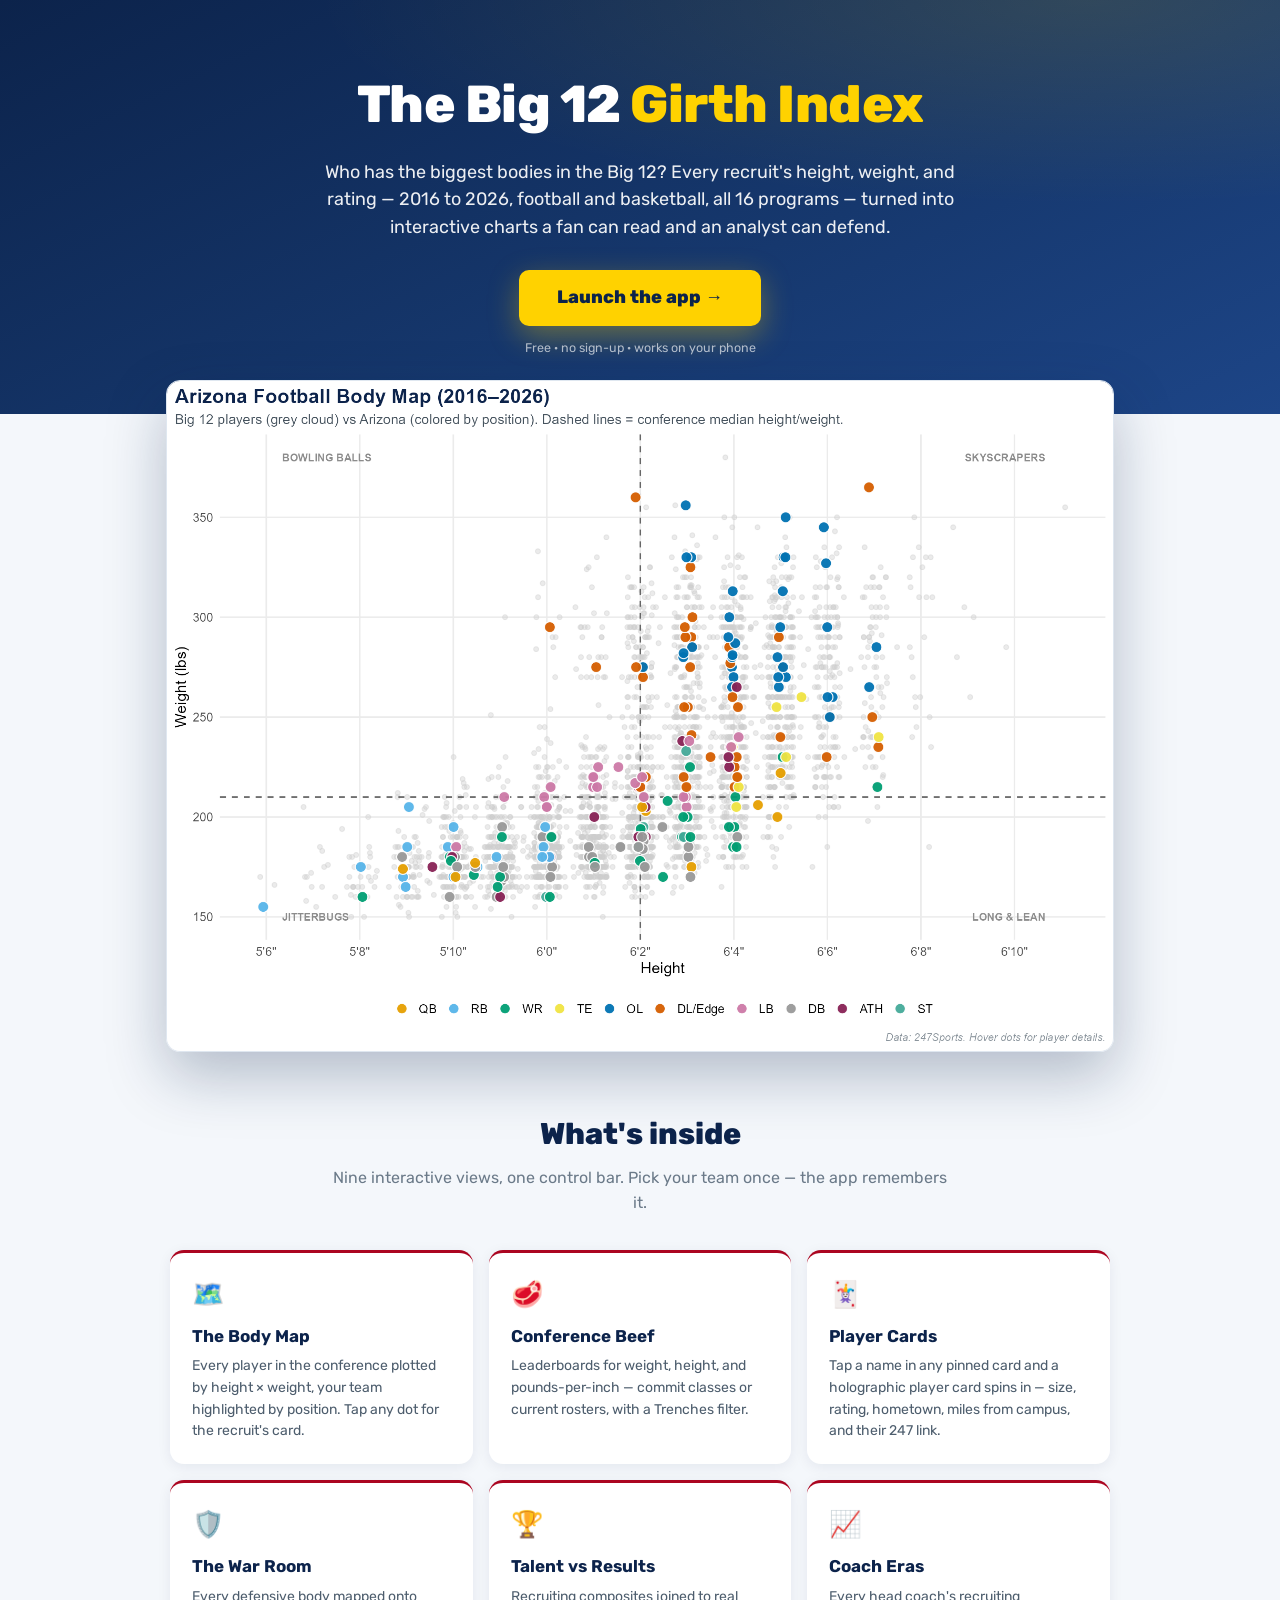
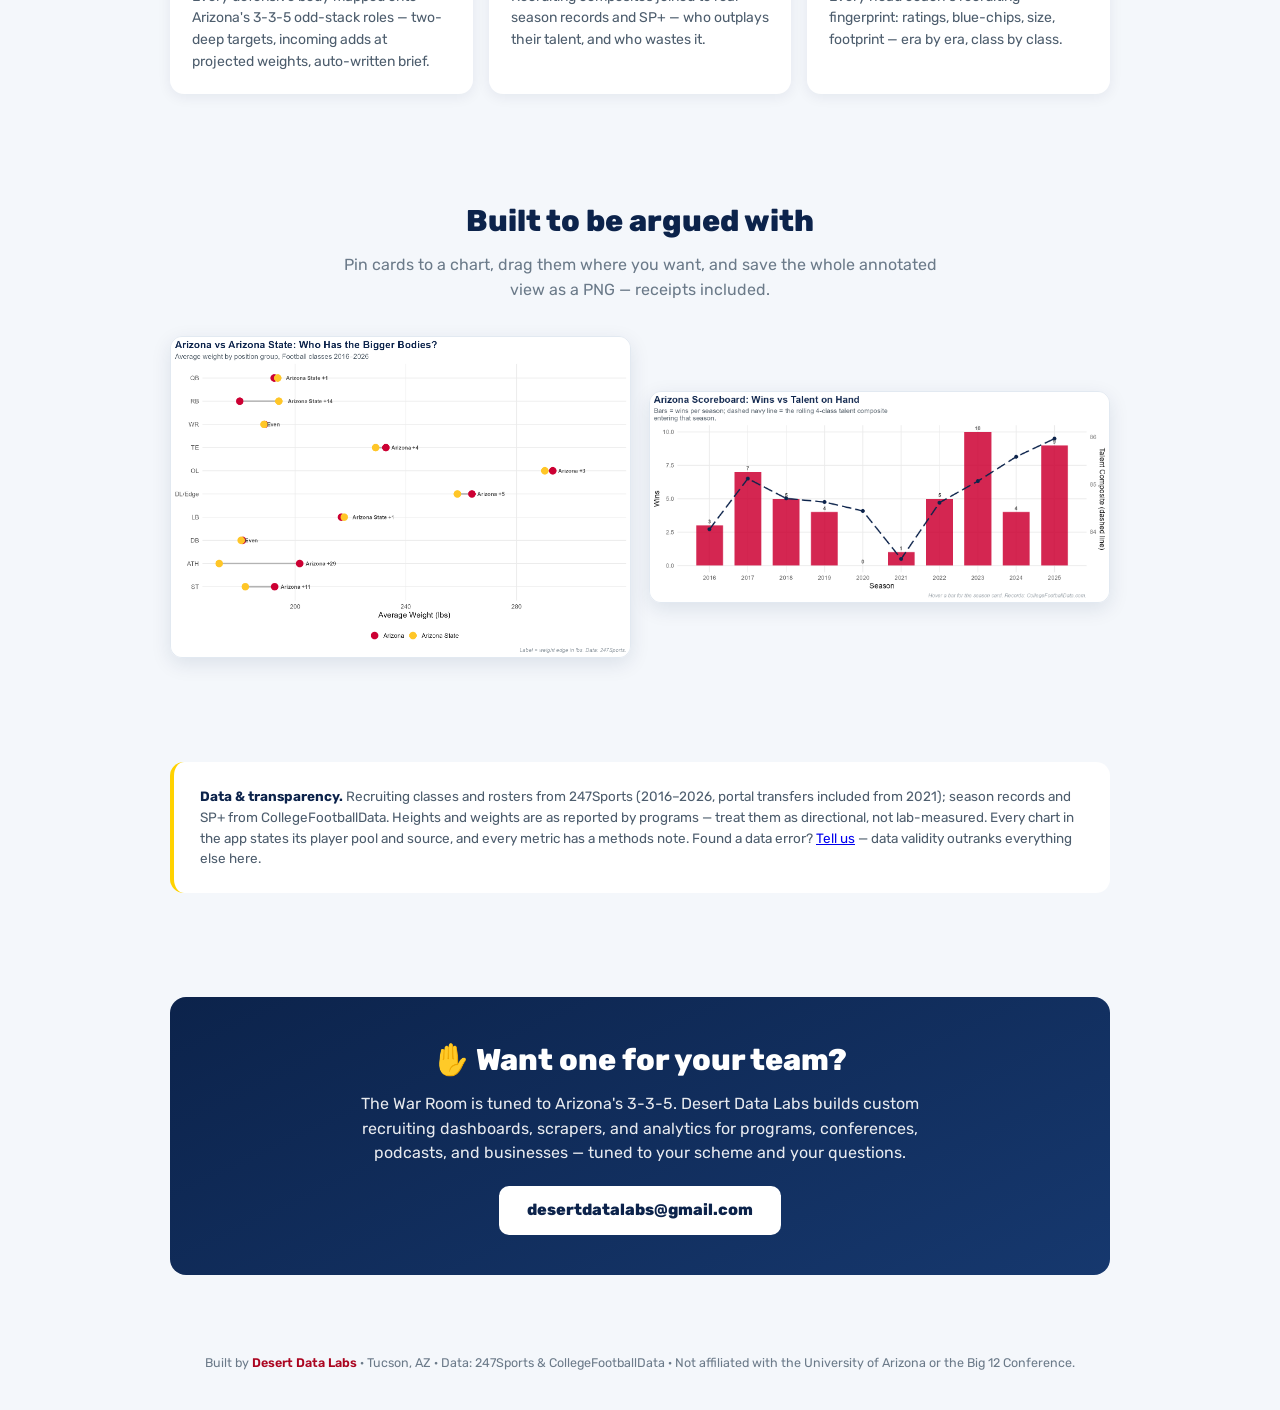
==== docs/index.html @ 78f9d25d "landing page for girthindex.desertdatalab.com" ====
<!DOCTYPE html>
<html lang="en">
<head>
  <meta charset="utf-8">
  <meta name="viewport" content="width=device-width, initial-scale=1">
  <title>Big 12 Girth Index — recruiting size analytics by Desert Data Labs</title>
  <meta name="description" content="Every Big 12 recruit's height, weight, and rating, 2016–2026 — interactive body maps, beef boards, coach-era breakdowns, a 3-3-5 war room, and talent-vs-results analytics. Free.">

  <!-- social share cards -->
  <meta property="og:type" content="website">
  <meta property="og:title" content="Big 12 Girth Index">
  <meta property="og:description" content="Who has the biggest bodies in the Big 12? Interactive recruiting size analytics: body maps, beef boards, coach eras, the 3-3-5 war room, and talent vs results. 2016–2026, football + basketball.">
  <meta property="og:url" content="https://girthindex.desertdatalab.com/">
  <meta property="og:image" content="https://girthindex.desertdatalab.com/assets/og.png">
  <meta name="twitter:card" content="summary_large_image">
  <meta name="twitter:image" content="https://girthindex.desertdatalab.com/assets/og.png">

  <link rel="preconnect" href="https://fonts.googleapis.com">
  <link rel="preconnect" href="https://fonts.gstatic.com" crossorigin>
  <link href="https://fonts.googleapis.com/css2?family=Rubik:wght@400;600;800&display=swap" rel="stylesheet">
  <link rel="icon" href="assets/ua.png">

  <style>
    :root {
      --navy: #0C234B; --navy2: #16386e; --cardinal: #AB0520;
      --gold: #FFD200; --ink: #1c2733; --muted: #6b7a89;
    }
    * { margin: 0; padding: 0; box-sizing: border-box; }
    body { font-family: 'Rubik', 'Helvetica Neue', sans-serif; color: var(--ink);
      background: #f4f7fb; line-height: 1.55; }

    .hero { background:
        radial-gradient(110% 90% at 85% 0%, rgba(255,210,0,0.12), transparent 55%),
        linear-gradient(155deg, var(--navy) 0%, var(--navy2) 60%, #1d4587 100%);
      color: white; padding: 64px 20px 56px 20px; text-align: center; }
    .hero h1 { font-size: clamp(30px, 6vw, 52px); font-weight: 800;
      letter-spacing: -0.5px; }
    .hero h1 span { color: var(--gold); }
    .hero p.tag { max-width: 640px; margin: 14px auto 0 auto;
      font-size: clamp(15px, 2.4vw, 18px); opacity: 0.92; }
    .launch { display: inline-block; margin-top: 28px; background: var(--gold);
      color: var(--navy); font-weight: 800; font-size: 18px;
      padding: 14px 38px; border-radius: 10px; text-decoration: none;
      box-shadow: 0 10px 30px rgba(255,210,0,0.35);
      transition: transform 0.15s ease, box-shadow 0.15s ease; }
    .launch:hover { transform: translateY(-2px);
      box-shadow: 0 14px 36px rgba(255,210,0,0.45); }
    .hero .sub { margin-top: 12px; font-size: 12.5px; opacity: 0.65; }

    .shot { max-width: 980px; margin: -34px auto 0 auto; padding: 0 16px; }
    .shot img { width: 100%; border-radius: 14px;
      box-shadow: 0 24px 60px rgba(12,35,75,0.28); border: 1px solid #dfe7f0; }

    section { max-width: 980px; margin: 0 auto; padding: 52px 20px; }
    h2 { font-size: clamp(22px, 4vw, 30px); font-weight: 800; color: var(--navy);
      text-align: center; margin-bottom: 8px; }
    .lede { text-align: center; color: var(--muted); max-width: 620px;
      margin: 0 auto 34px auto; }

    .grid { display: grid; grid-template-columns: repeat(auto-fit, minmax(250px, 1fr));
      gap: 16px; }
    .card { background: white; border-radius: 14px; padding: 22px;
      box-shadow: 0 3px 14px rgba(12,35,75,0.07); border-top: 3px solid var(--cardinal);
      transition: transform 0.18s ease, box-shadow 0.18s ease; }
    .card:hover { transform: translateY(-4px);
      box-shadow: 0 12px 26px rgba(12,35,75,0.13); }
    .card .emoji { font-size: 26px; }
    .card h3 { color: var(--navy); font-size: 17px; margin: 8px 0 6px 0; }
    .card p { font-size: 14px; color: #4d5d6d; }

    .two { display: grid; grid-template-columns: repeat(auto-fit, minmax(290px, 1fr));
      gap: 18px; align-items: center; }
    .two img { width: 100%; border-radius: 12px; border: 1px solid #e2e9f1;
      box-shadow: 0 6px 20px rgba(12,35,75,0.10); }

    .sources { background: white; border-radius: 14px; padding: 24px 26px;
      font-size: 13.5px; color: #4d5d6d; border-left: 4px solid var(--gold); }
    .sources strong { color: var(--navy); }

    .cta { background: linear-gradient(155deg, var(--navy), var(--navy2));
      border-radius: 16px; color: white; text-align: center; padding: 40px 24px; }
    .cta h2 { color: white; }
    .cta p { opacity: 0.9; max-width: 560px; margin: 8px auto 20px auto; }
    .cta a.mail { display: inline-block; background: white; color: var(--navy);
      font-weight: 800; padding: 12px 28px; border-radius: 10px;
      text-decoration: none; }
    .cta a.mail:hover { background: var(--gold); }

    footer { text-align: center; color: var(--muted); font-size: 12.5px;
      padding: 26px 16px 38px 16px; }
    footer a { color: var(--cardinal); font-weight: 600; text-decoration: none; }
  </style>
</head>
<body>

  <div class="hero">
    <h1>The Big 12 <span>Girth Index</span></h1>
    <p class="tag">Who has the biggest bodies in the Big 12? Every recruit's
      height, weight, and rating — 2016 to 2026, football and basketball,
      all 16 programs — turned into interactive charts a fan can read and an
      analyst can defend.</p>
    <a class="launch" id="launch"
       href="https://019eb854-79ca-079b-a1d7-f5b7e4f673b0.share.connect.posit.cloud/">
       Launch the app &rarr;</a>
    <div class="sub">Free · no sign-up · works on your phone</div>
  </div>

  <div class="shot">
    <img src="assets/bodymap.png"
         alt="The Body Map: every Big 12 player by height and weight, with Arizona highlighted by position">
  </div>

  <section>
    <h2>What's inside</h2>
    <p class="lede">Nine interactive views, one control bar. Pick your team
      once — the app remembers it.</p>
    <div class="grid">
      <div class="card"><div class="emoji">🗺️</div><h3>The Body Map</h3>
        <p>Every player in the conference plotted by height × weight, your
        team highlighted by position. Tap any dot for the recruit's card.</p></div>
      <div class="card"><div class="emoji">🥩</div><h3>Conference Beef</h3>
        <p>Leaderboards for weight, height, and pounds-per-inch — commit
        classes or current rosters, with a Trenches filter.</p></div>
      <div class="card"><div class="emoji">🃏</div><h3>Player Cards</h3>
        <p>Tap a name in any pinned card and a holographic player card spins
        in — size, rating, hometown, miles from campus, and their 247 link.</p></div>
      <div class="card"><div class="emoji">🛡️</div><h3>The War Room</h3>
        <p>Every defensive body mapped onto Arizona's 3-3-5 odd-stack roles —
        two-deep targets, incoming adds at projected weights, auto-written brief.</p></div>
      <div class="card"><div class="emoji">🏆</div><h3>Talent vs Results</h3>
        <p>Recruiting composites joined to real season records and SP+ —
        who outplays their talent, and who wastes it.</p></div>
      <div class="card"><div class="emoji">📈</div><h3>Coach Eras</h3>
        <p>Every head coach's recruiting fingerprint: ratings, blue-chips,
        size, footprint — era by era, class by class.</p></div>
    </div>
  </section>

  <section>
    <h2>Built to be argued with</h2>
    <p class="lede">Pin cards to a chart, drag them where you want, and save
      the whole annotated view as a PNG — receipts included.</p>
    <div class="two">
      <img src="assets/h2h.png" alt="Head-to-head weigh-in: Arizona vs Arizona State by position group">
      <img src="assets/scoreboard.png" alt="Arizona scoreboard: wins per season vs talent on hand">
    </div>
  </section>

  <section>
    <div class="sources">
      <strong>Data &amp; transparency.</strong> Recruiting classes and rosters
      from 247Sports (2016–2026, portal transfers included from 2021); season
      records and SP+ from CollegeFootballData. Heights and weights are as
      reported by programs — treat them as directional, not lab-measured.
      Every chart in the app states its player pool and source, and every
      metric has a methods note. Found a data error?
      <a href="mailto:desertdatalabs@gmail.com?subject=Girth%20Index%20data">Tell us</a>
      — data validity outranks everything else here.
    </div>
  </section>

  <section>
    <div class="cta">
      <h2>✋ Want one for your team?</h2>
      <p>The War Room is tuned to Arizona's 3-3-5. Desert Data Labs builds
        custom recruiting dashboards, scrapers, and analytics for programs,
        conferences, podcasts, and businesses — tuned to your scheme and
        your questions.</p>
      <a class="mail"
         href="mailto:desertdatalabs@gmail.com?subject=Custom%20build">
         desertdatalabs@gmail.com</a>
    </div>
  </section>

  <footer>
    Built by <a href="mailto:desertdatalabs@gmail.com">Desert Data Labs</a>
    · Tucson, AZ · Data: 247Sports &amp; CollegeFootballData ·
    Not affiliated with the University of Arizona or the Big 12 Conference.
  </footer>

  <script>
    /* pre-warm the app while the visitor reads this page */
    fetch(document.getElementById('launch').href, { mode: 'no-cors' })
      .catch(function() {});
  </script>
</body>
</html>
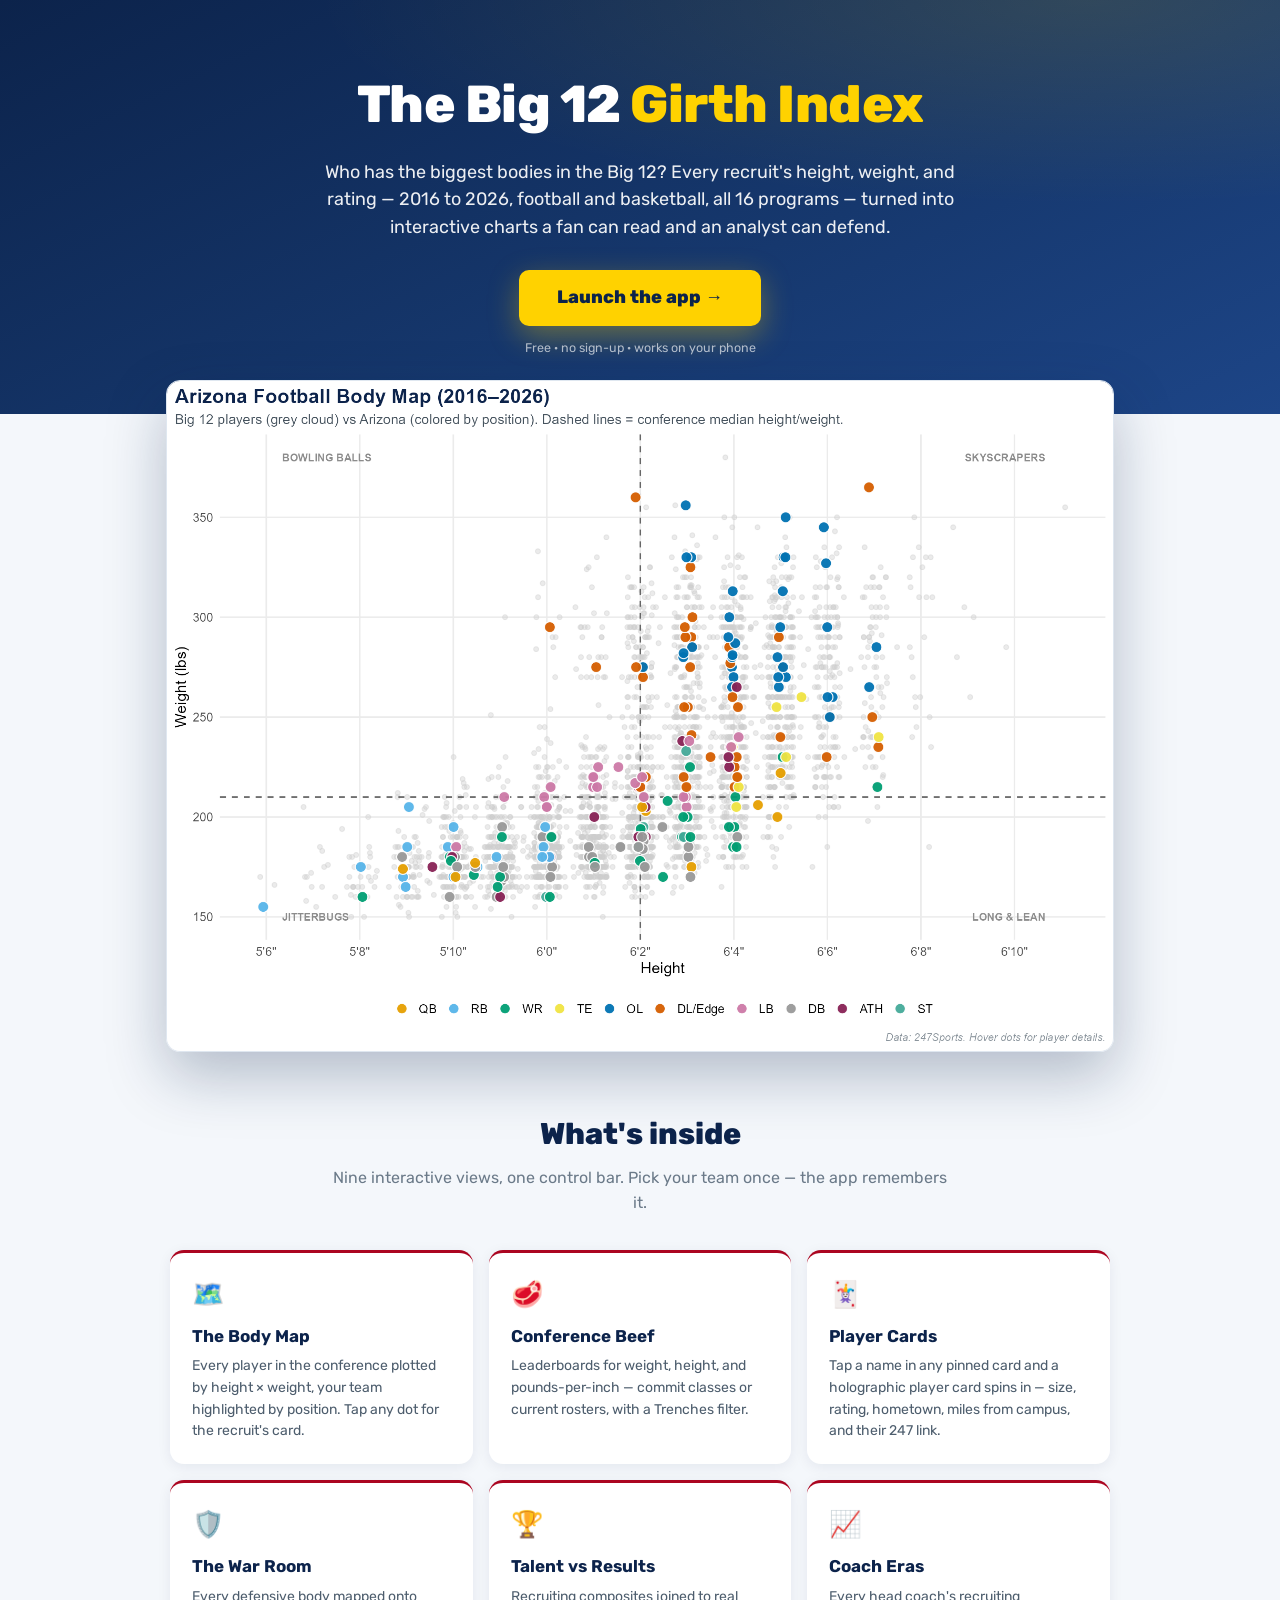
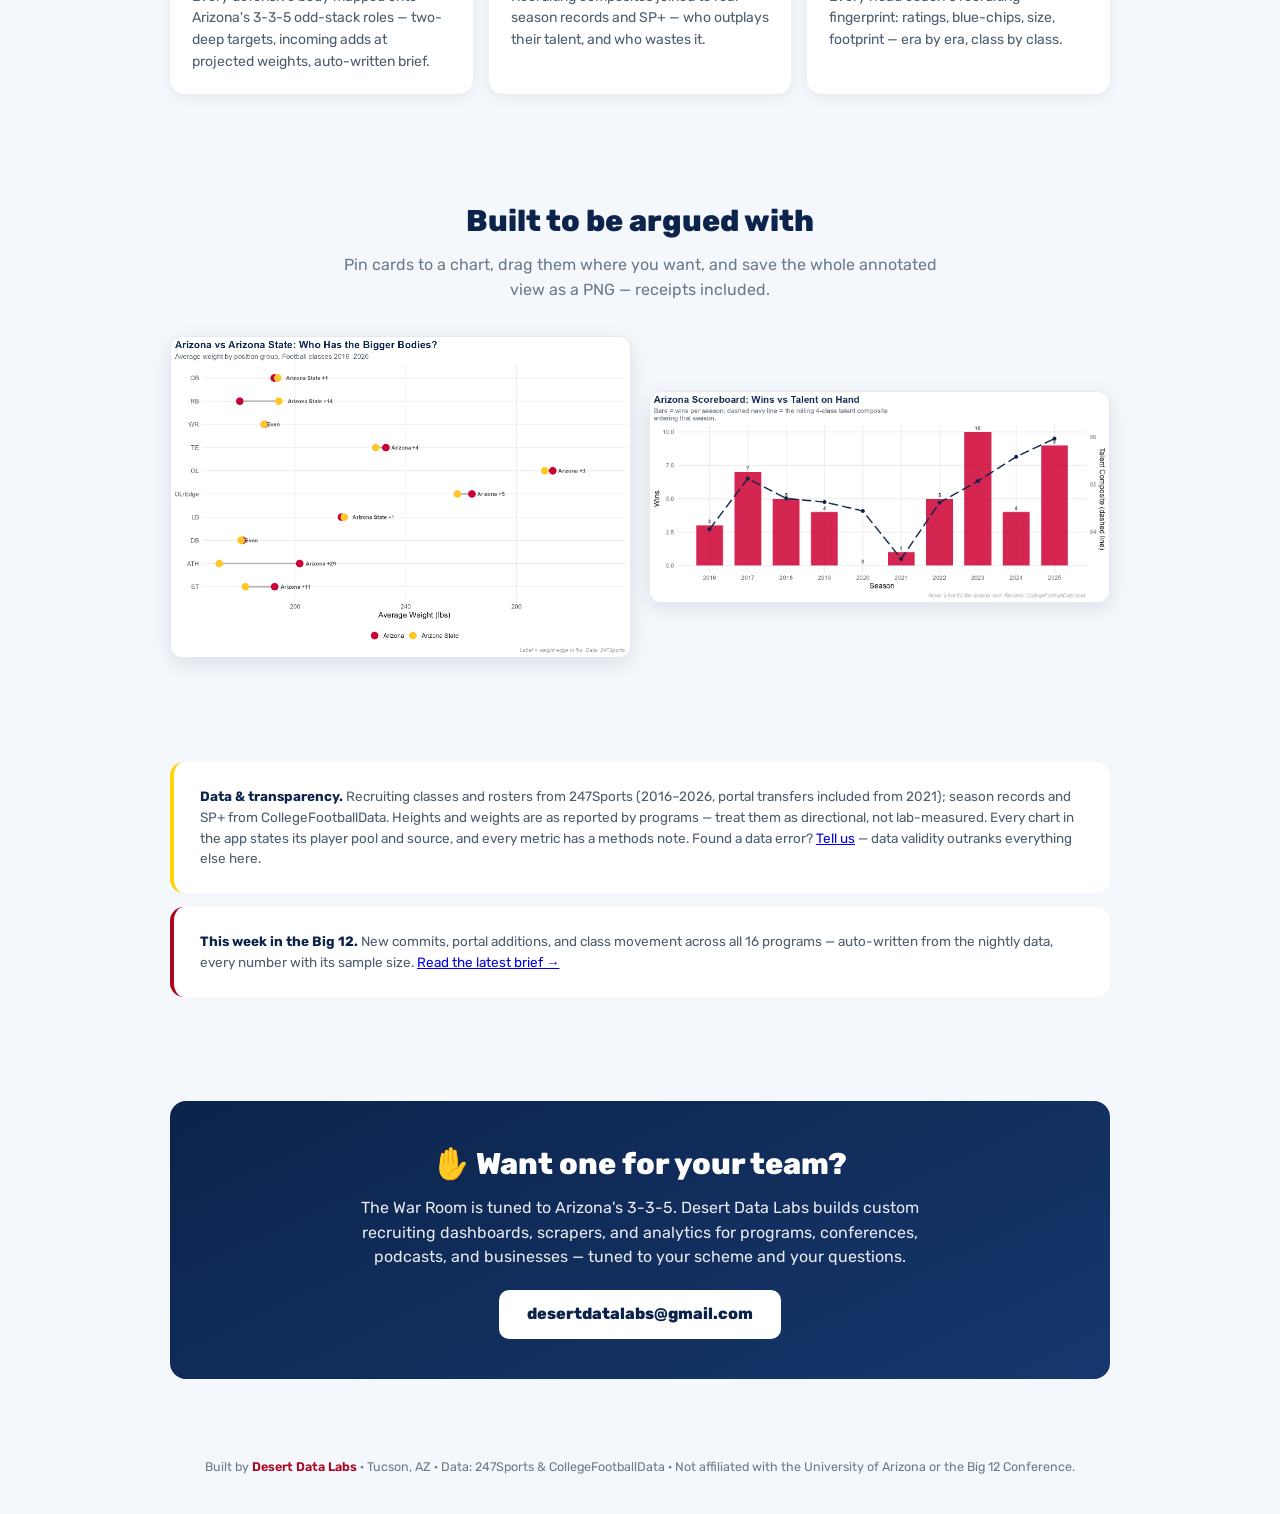
==== commit 98ed2b29: "v8: table twins, transfer hometowns on the map, what-changed + weekly brief, hover spotlight, era ho" ====
--- a/docs/index.html
+++ b/docs/index.html
@@ -157,6 +157,12 @@
       <a href="mailto:desertdatalabs@gmail.com?subject=Girth%20Index%20data">Tell us</a>
       — data validity outranks everything else here.
     </div>
+    <div class="sources" style="border-left-color: var(--cardinal); margin-top: 14px;">
+      <strong>This week in the Big 12.</strong> New commits, portal additions,
+      and class movement across all 16 programs — auto-written from the
+      nightly data, every number with its sample size.
+      <a href="brief/">Read the latest brief &rarr;</a>
+    </div>
   </section>
 
   <section>
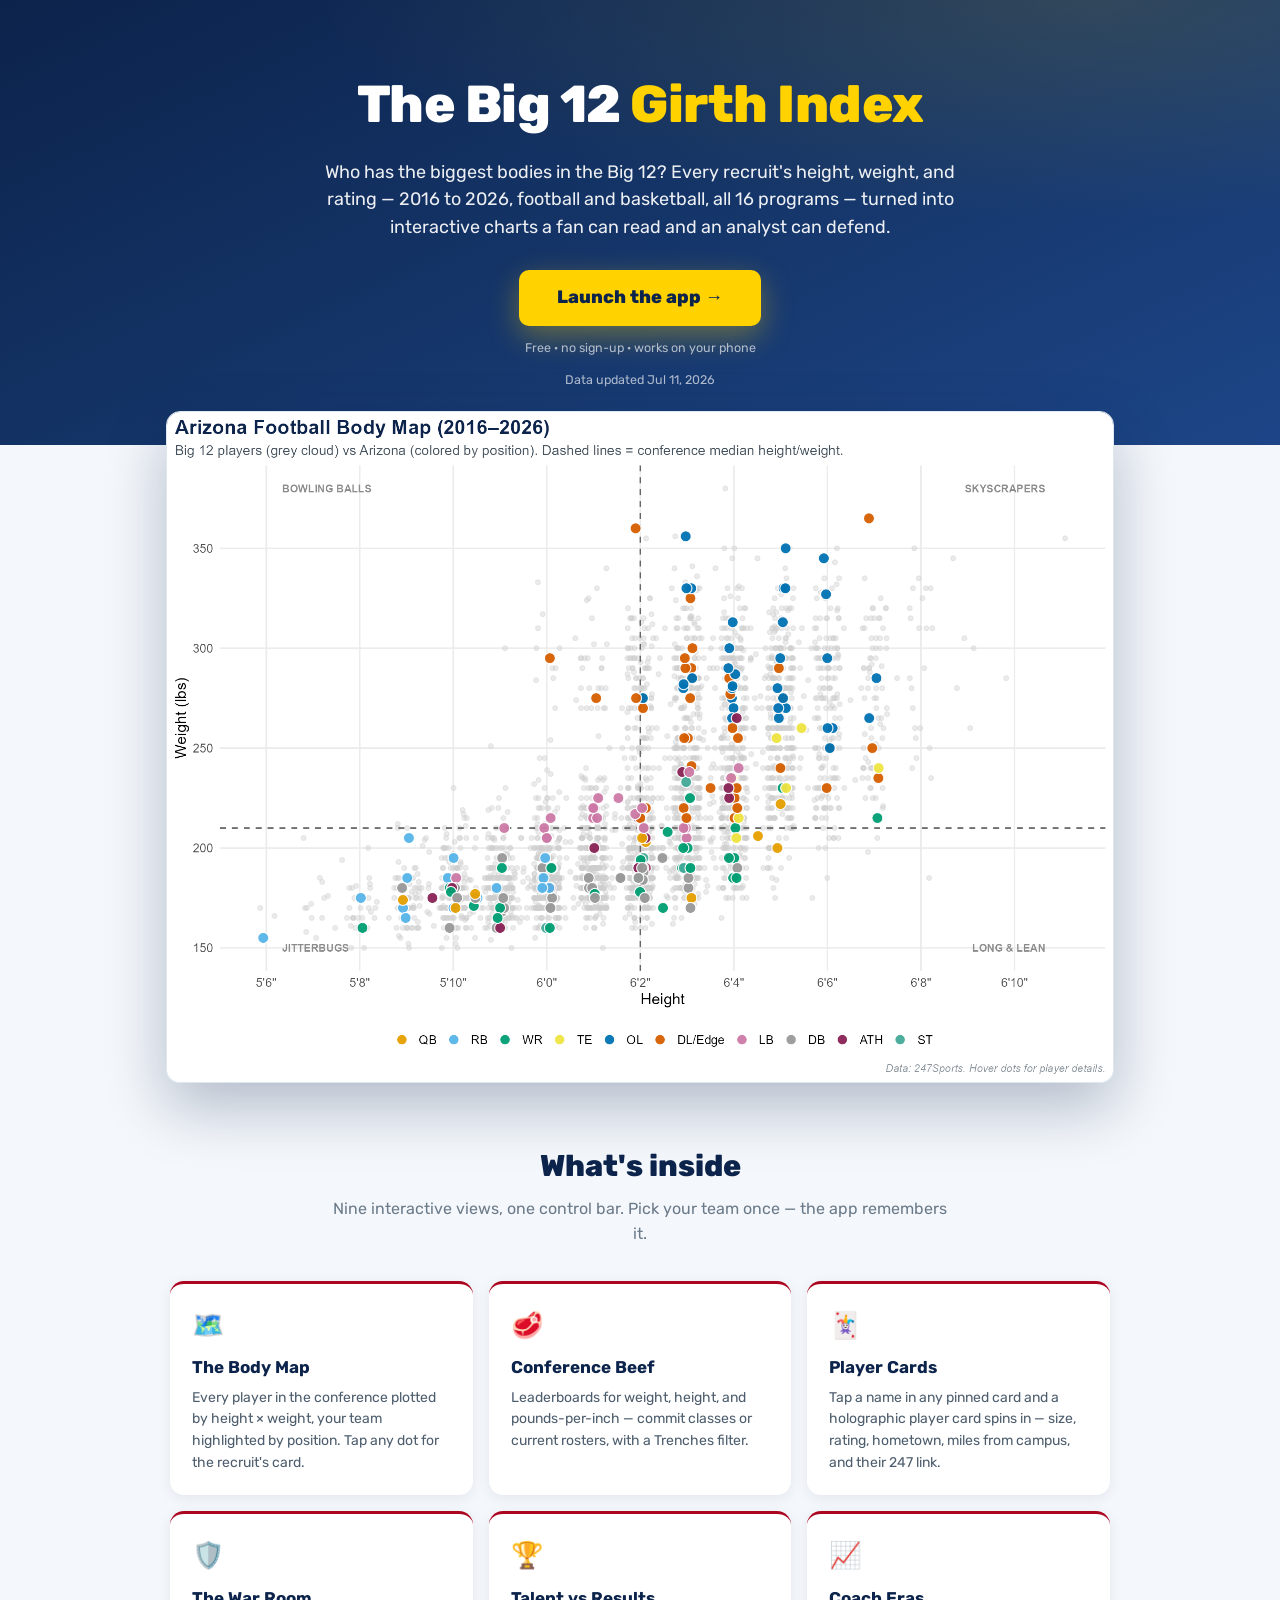
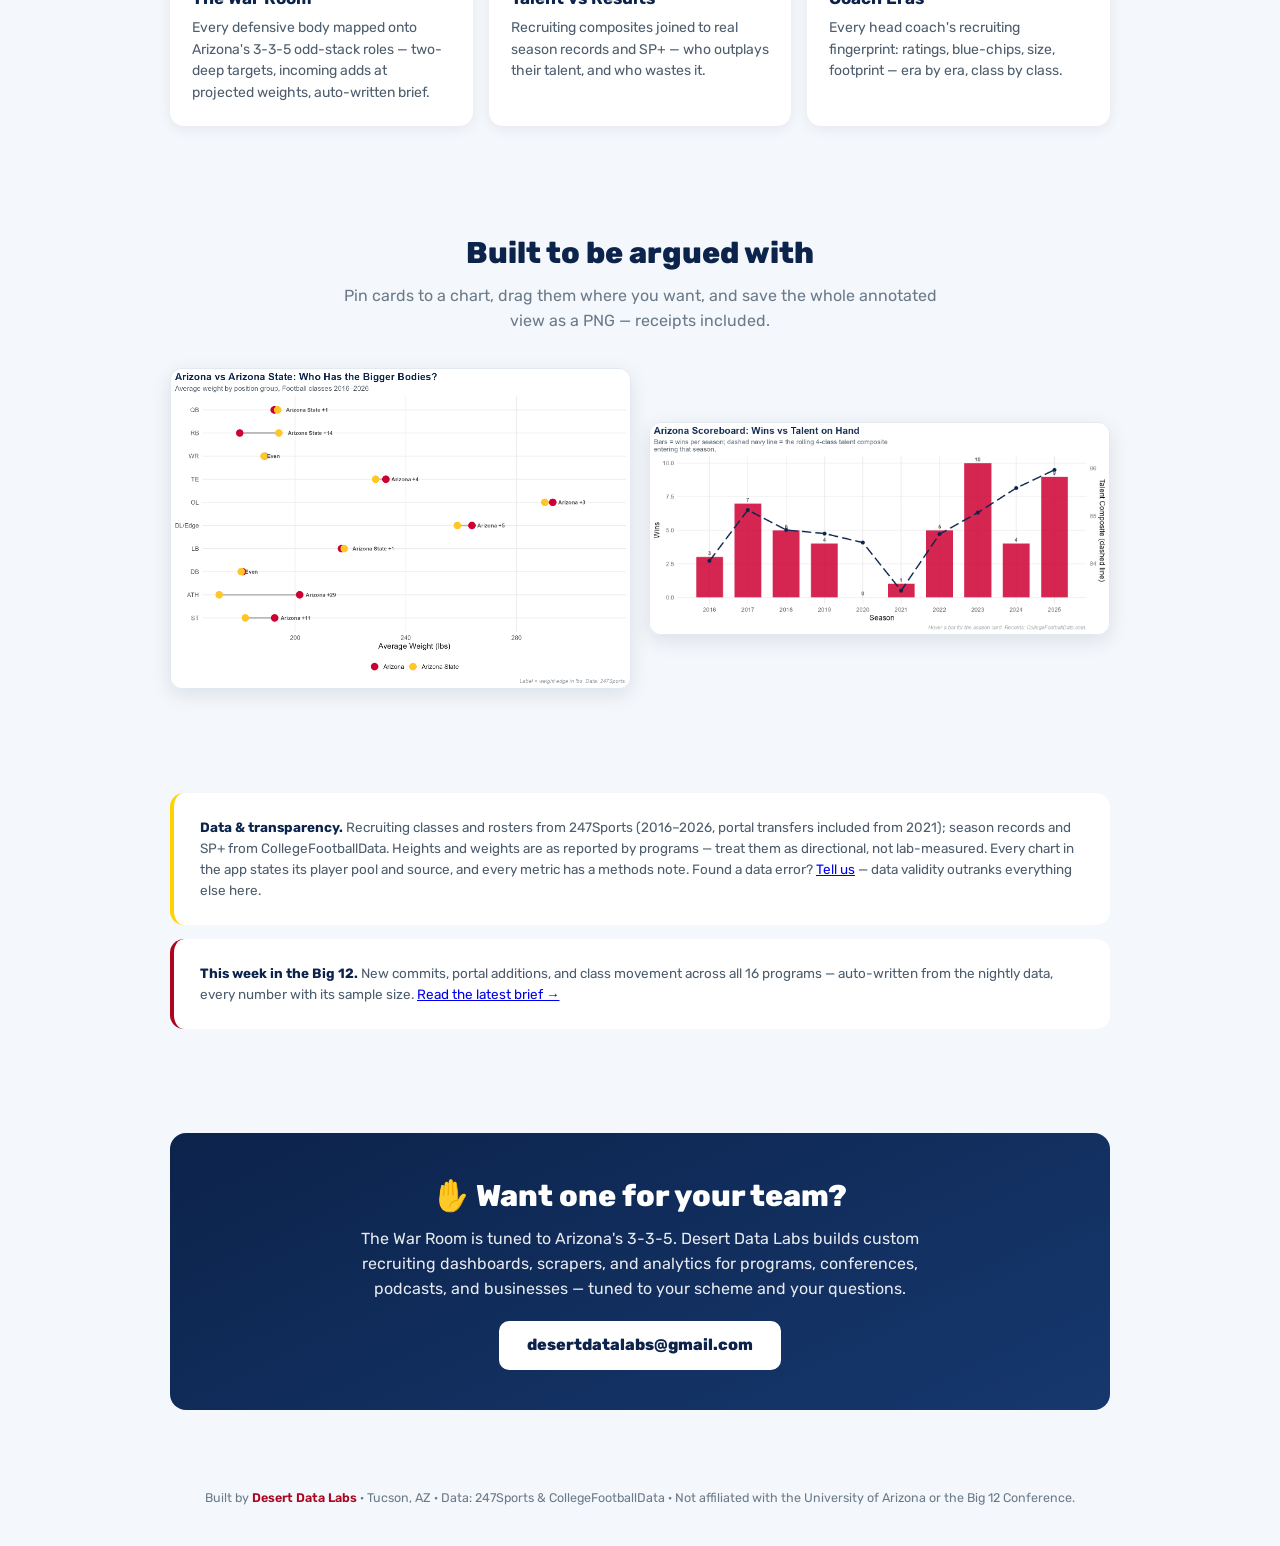
==== commit b3b9c865: "Wave 2: Wins Above Talent, deep links, ranked insights, honesty pass The last of the verified beef-u" ====
--- a/docs/index.html
+++ b/docs/index.html
@@ -11,9 +11,9 @@
   <meta property="og:title" content="Big 12 Girth Index">
   <meta property="og:description" content="Who has the biggest bodies in the Big 12? Interactive recruiting size analytics: body maps, beef boards, coach eras, the 3-3-5 war room, and talent vs results. 2016–2026, football + basketball.">
   <meta property="og:url" content="https://girthindex.desertdatalab.com/">
-  <meta property="og:image" content="https://girthindex.desertdatalab.com/assets/og.png">
+  <meta property="og:image" content="https://girthindex.desertdatalab.com/og-card.png">
   <meta name="twitter:card" content="summary_large_image">
-  <meta name="twitter:image" content="https://girthindex.desertdatalab.com/assets/og.png">
+  <meta name="twitter:image" content="https://girthindex.desertdatalab.com/og-card.png">
 
   <link rel="preconnect" href="https://fonts.googleapis.com">
   <link rel="preconnect" href="https://fonts.gstatic.com" crossorigin>
@@ -103,6 +103,7 @@
        href="https://019eb854-79ca-079b-a1d7-f5b7e4f673b0.share.connect.posit.cloud/">
        Launch the app &rarr;</a>
     <div class="sub">Free · no sign-up · works on your phone</div>
+    <div class="sub" id="freshness" hidden></div>
   </div>
 
   <div class="shot">
@@ -188,6 +189,24 @@
     /* pre-warm the app while the visitor reads this page */
     fetch(document.getElementById('launch').href, { mode: 'no-cors' })
       .catch(function() {});
+
+    /* progressive freshness line: fill "Data updated {date}" from the
+       same-origin status.json the nightly pipeline writes. Any miss
+       (file absent, offline, bad JSON) leaves the line hidden -- no error. */
+    fetch('status.json', { cache: 'no-store' })
+      .then(function (r) { return r.ok ? r.json() : null; })
+      .then(function (s) {
+        if (!s || !s.updated) return;
+        var el = document.getElementById('freshness');
+        if (!el) return;
+        var d = new Date(s.updated + 'T00:00:00');
+        var label = isNaN(d.getTime()) ? s.updated
+          : d.toLocaleDateString('en-US',
+              { year: 'numeric', month: 'short', day: 'numeric' });
+        el.textContent = 'Data updated ' + label;
+        el.hidden = false;
+      })
+      .catch(function () {});
   </script>
 </body>
 </html>
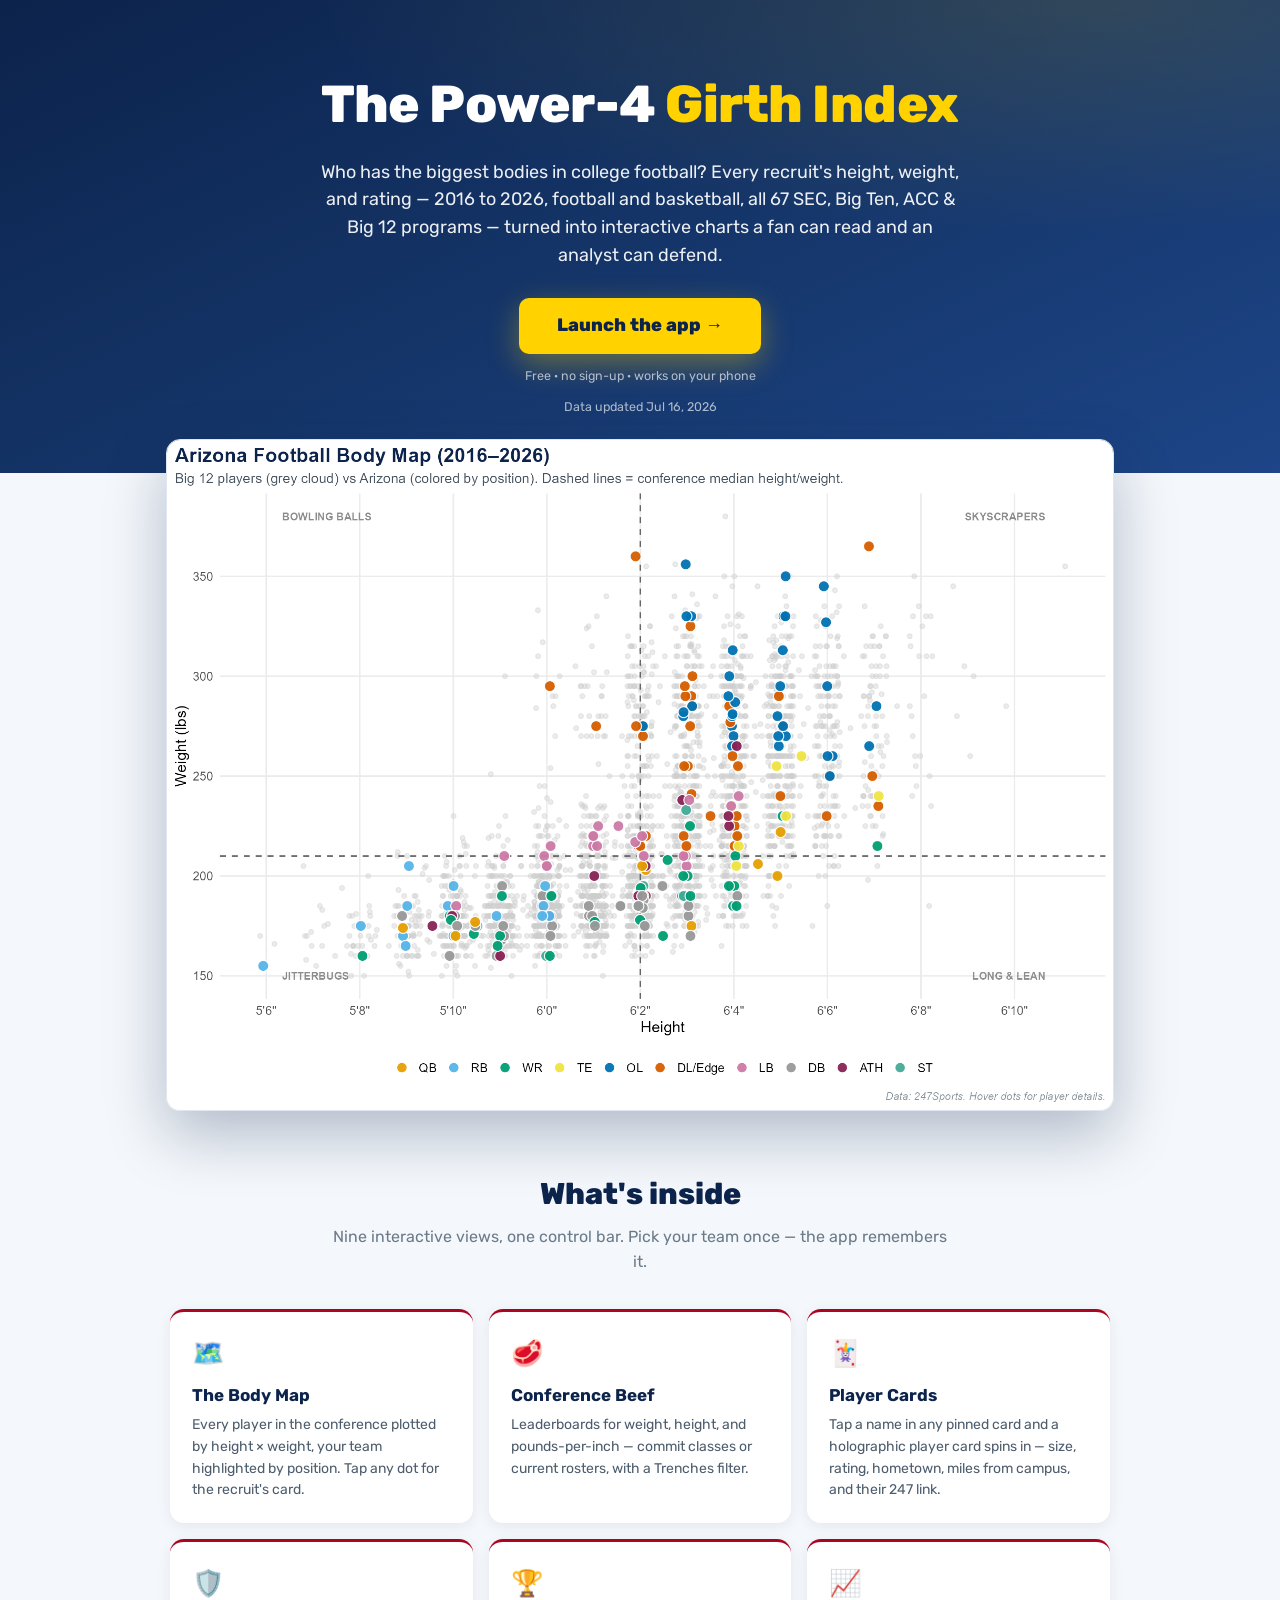
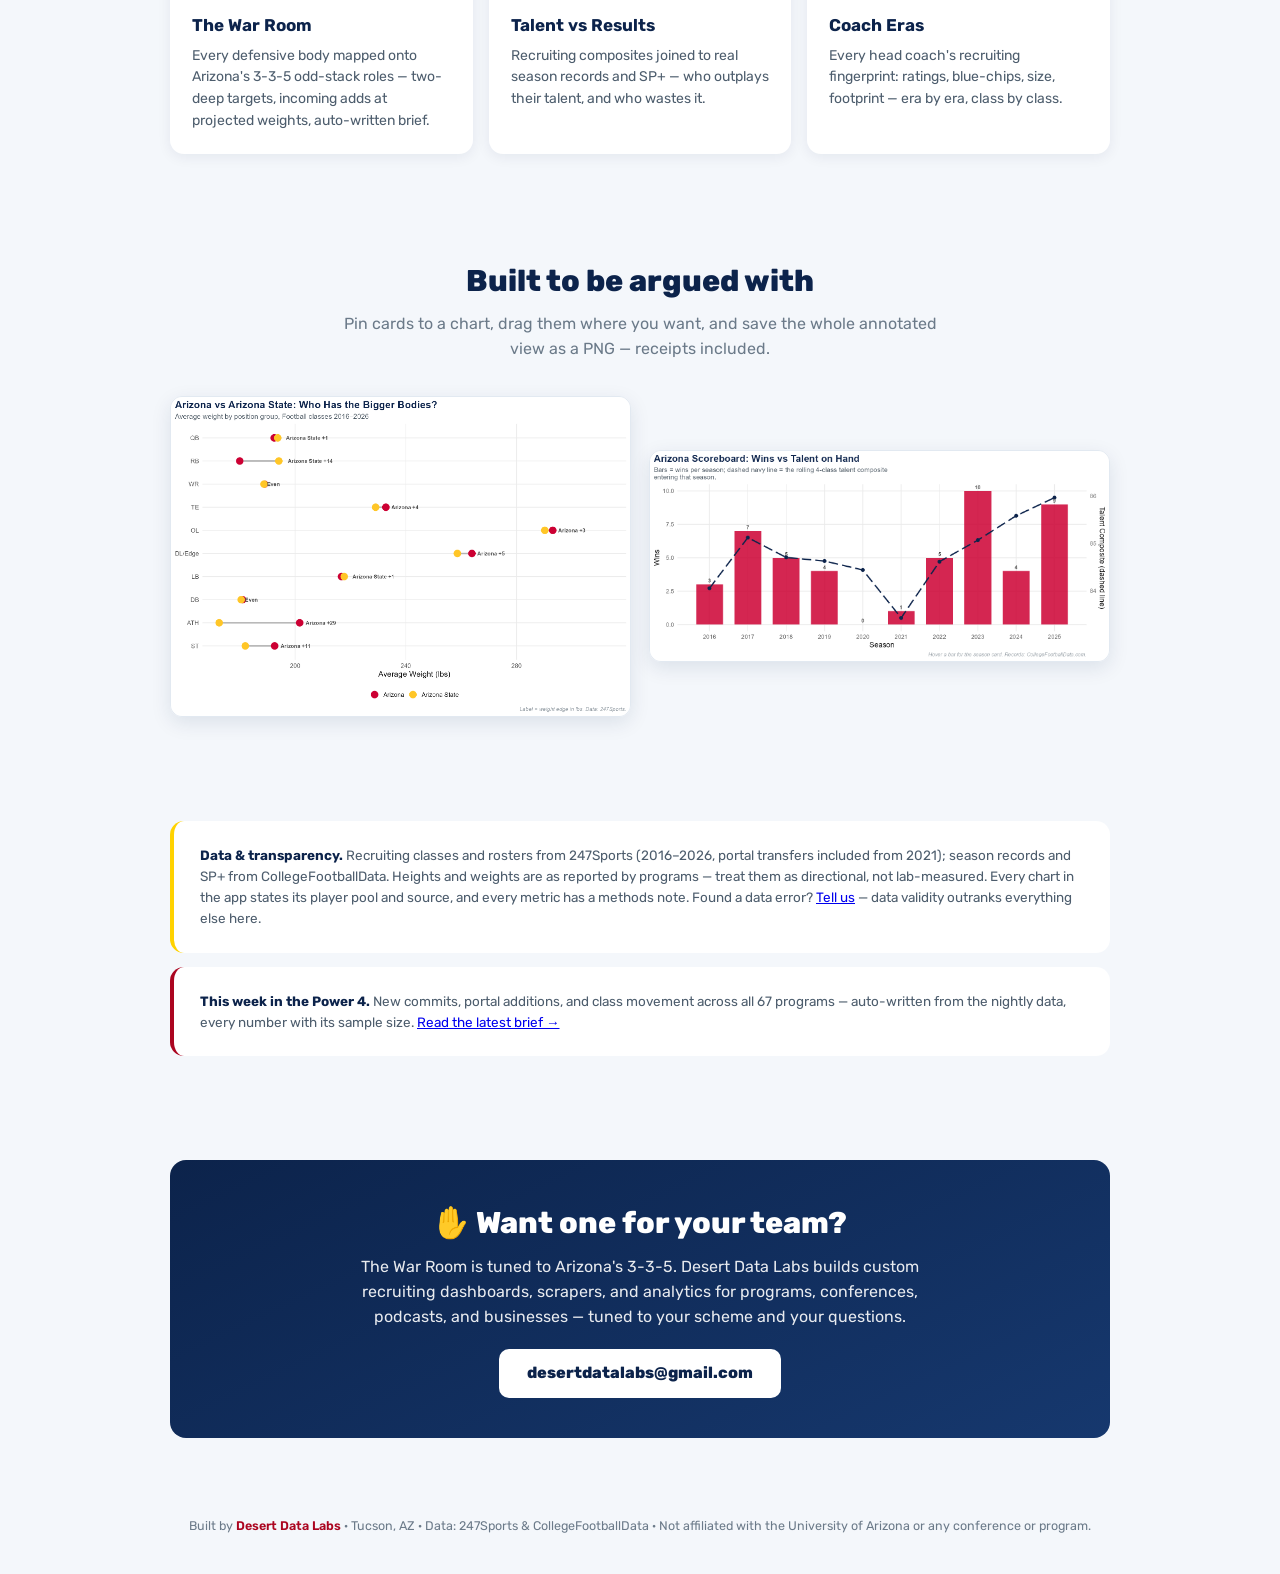
==== commit 9d694ddb: "Rebrand: Big 12 Girth Index -> Power-4 Girth Index (67-team reality) App header + Home hero brand ->" ====
--- a/docs/index.html
+++ b/docs/index.html
@@ -3,13 +3,13 @@
 <head>
   <meta charset="utf-8">
   <meta name="viewport" content="width=device-width, initial-scale=1">
-  <title>Big 12 Girth Index — recruiting size analytics by Desert Data Labs</title>
-  <meta name="description" content="Every Big 12 recruit's height, weight, and rating, 2016–2026 — interactive body maps, beef boards, coach-era breakdowns, a 3-3-5 war room, and talent-vs-results analytics. Free.">
+  <title>Power-4 Girth Index — recruiting size analytics by Desert Data Labs</title>
+  <meta name="description" content="Every Power-4 recruit's height, weight, and rating across all 67 SEC, Big Ten, ACC & Big 12 programs, 2016–2026 — interactive body maps, beef boards, coach-era breakdowns, a 3-3-5 war room, and talent-vs-results analytics. Free.">
 
   <!-- social share cards -->
   <meta property="og:type" content="website">
-  <meta property="og:title" content="Big 12 Girth Index">
-  <meta property="og:description" content="Who has the biggest bodies in the Big 12? Interactive recruiting size analytics: body maps, beef boards, coach eras, the 3-3-5 war room, and talent vs results. 2016–2026, football + basketball.">
+  <meta property="og:title" content="Power-4 Girth Index">
+  <meta property="og:description" content="Who has the biggest bodies in the Power 4? Interactive recruiting size analytics across all 67 SEC, Big Ten, ACC & Big 12 programs: body maps, beef boards, coach eras, the 3-3-5 war room, and talent vs results. 2016–2026, football + basketball.">
   <meta property="og:url" content="https://girthindex.desertdatalab.com/">
   <meta property="og:image" content="https://girthindex.desertdatalab.com/og-card.png">
   <meta name="twitter:card" content="summary_large_image">
@@ -94,11 +94,11 @@
 <body>
 
   <div class="hero">
-    <h1>The Big 12 <span>Girth Index</span></h1>
-    <p class="tag">Who has the biggest bodies in the Big 12? Every recruit's
-      height, weight, and rating — 2016 to 2026, football and basketball,
-      all 16 programs — turned into interactive charts a fan can read and an
-      analyst can defend.</p>
+    <h1>The Power-4 <span>Girth Index</span></h1>
+    <p class="tag">Who has the biggest bodies in college football? Every
+      recruit's height, weight, and rating — 2016 to 2026, football and
+      basketball, all 67 SEC, Big Ten, ACC &amp; Big 12 programs — turned into
+      interactive charts a fan can read and an analyst can defend.</p>
     <a class="launch" id="launch"
        href="https://019eb854-79ca-079b-a1d7-f5b7e4f673b0.share.connect.posit.cloud/">
        Launch the app &rarr;</a>
@@ -108,7 +108,7 @@
 
   <div class="shot">
     <img src="assets/bodymap.png"
-         alt="The Body Map: every Big 12 player by height and weight, with Arizona highlighted by position">
+         alt="The Body Map: every player in the conference by height and weight, with your team highlighted by position">
   </div>
 
   <section>
@@ -159,8 +159,8 @@
       — data validity outranks everything else here.
     </div>
     <div class="sources" style="border-left-color: var(--cardinal); margin-top: 14px;">
-      <strong>This week in the Big 12.</strong> New commits, portal additions,
-      and class movement across all 16 programs — auto-written from the
+      <strong>This week in the Power 4.</strong> New commits, portal additions,
+      and class movement across all 67 programs — auto-written from the
       nightly data, every number with its sample size.
       <a href="brief/">Read the latest brief &rarr;</a>
     </div>
@@ -182,7 +182,7 @@
   <footer>
     Built by <a href="mailto:desertdatalabs@gmail.com">Desert Data Labs</a>
     · Tucson, AZ · Data: 247Sports &amp; CollegeFootballData ·
-    Not affiliated with the University of Arizona or the Big 12 Conference.
+    Not affiliated with the University of Arizona or any conference or program.
   </footer>
 
   <script>
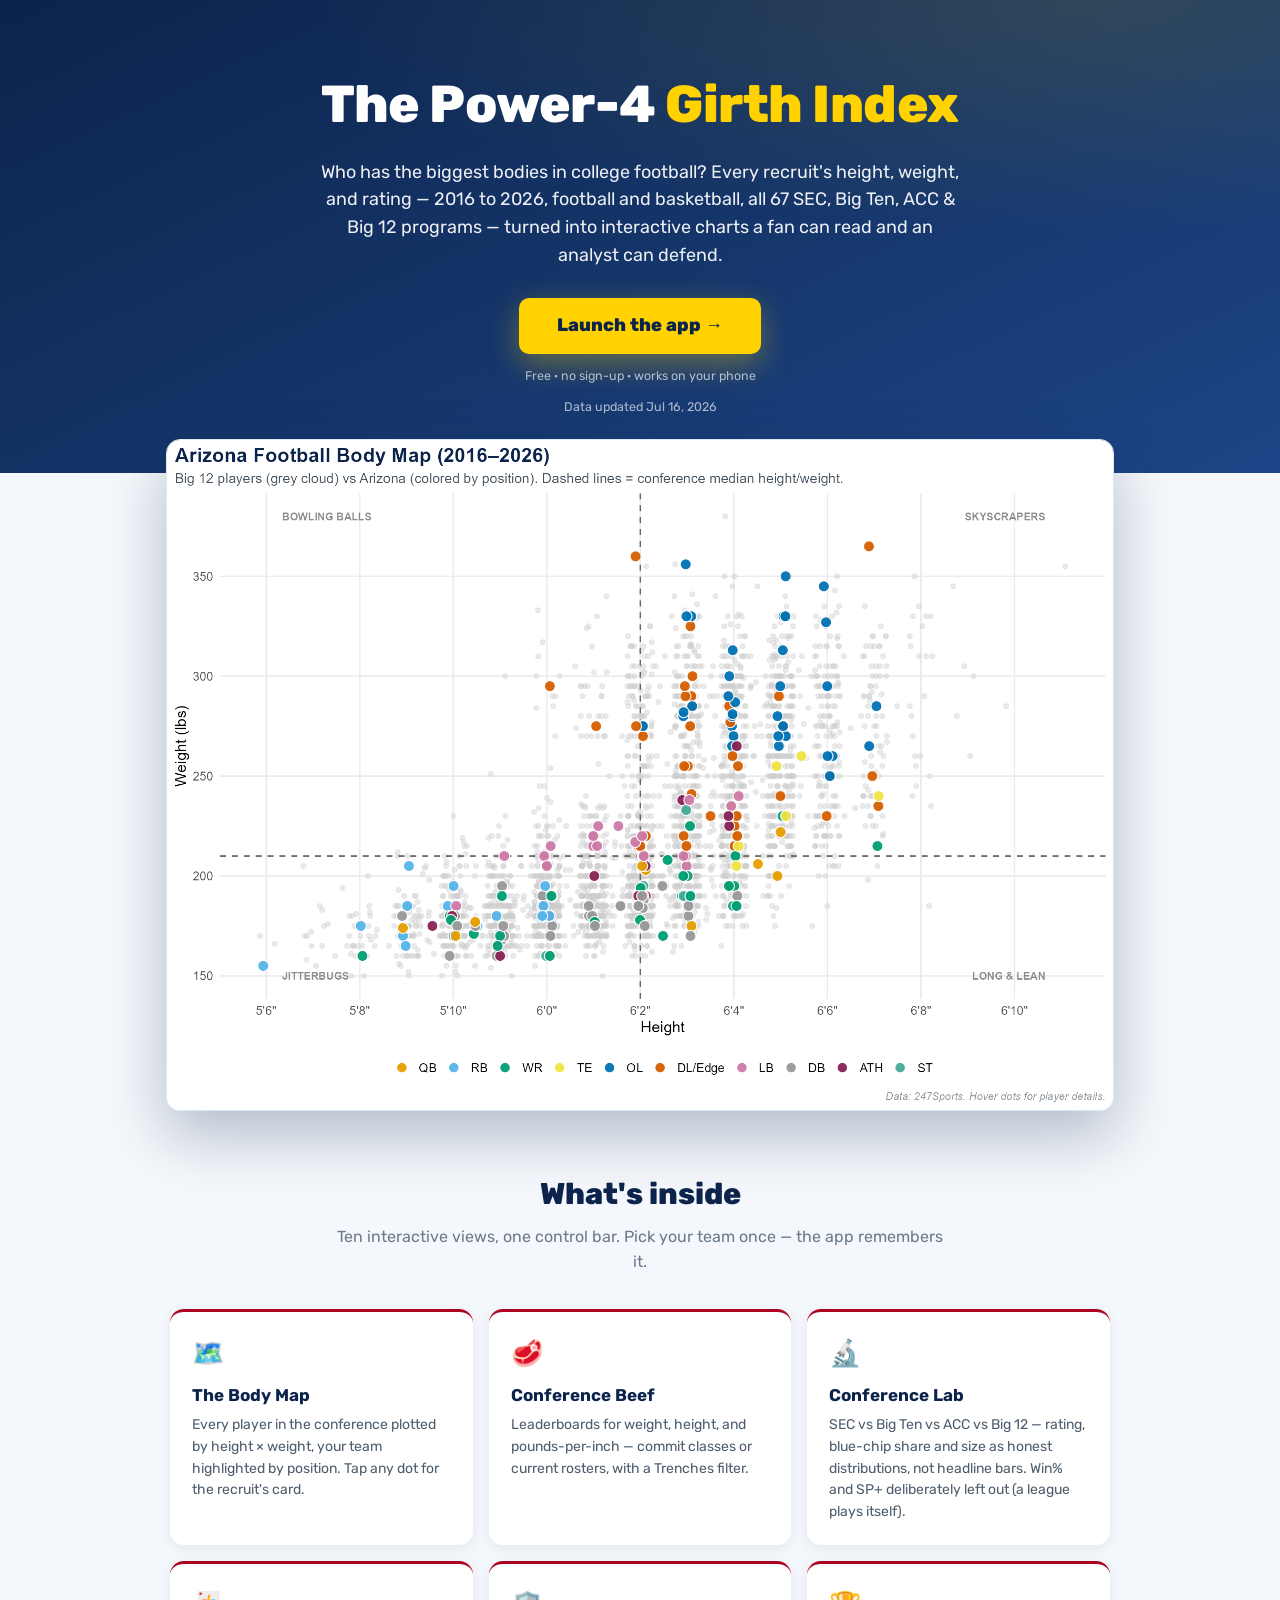
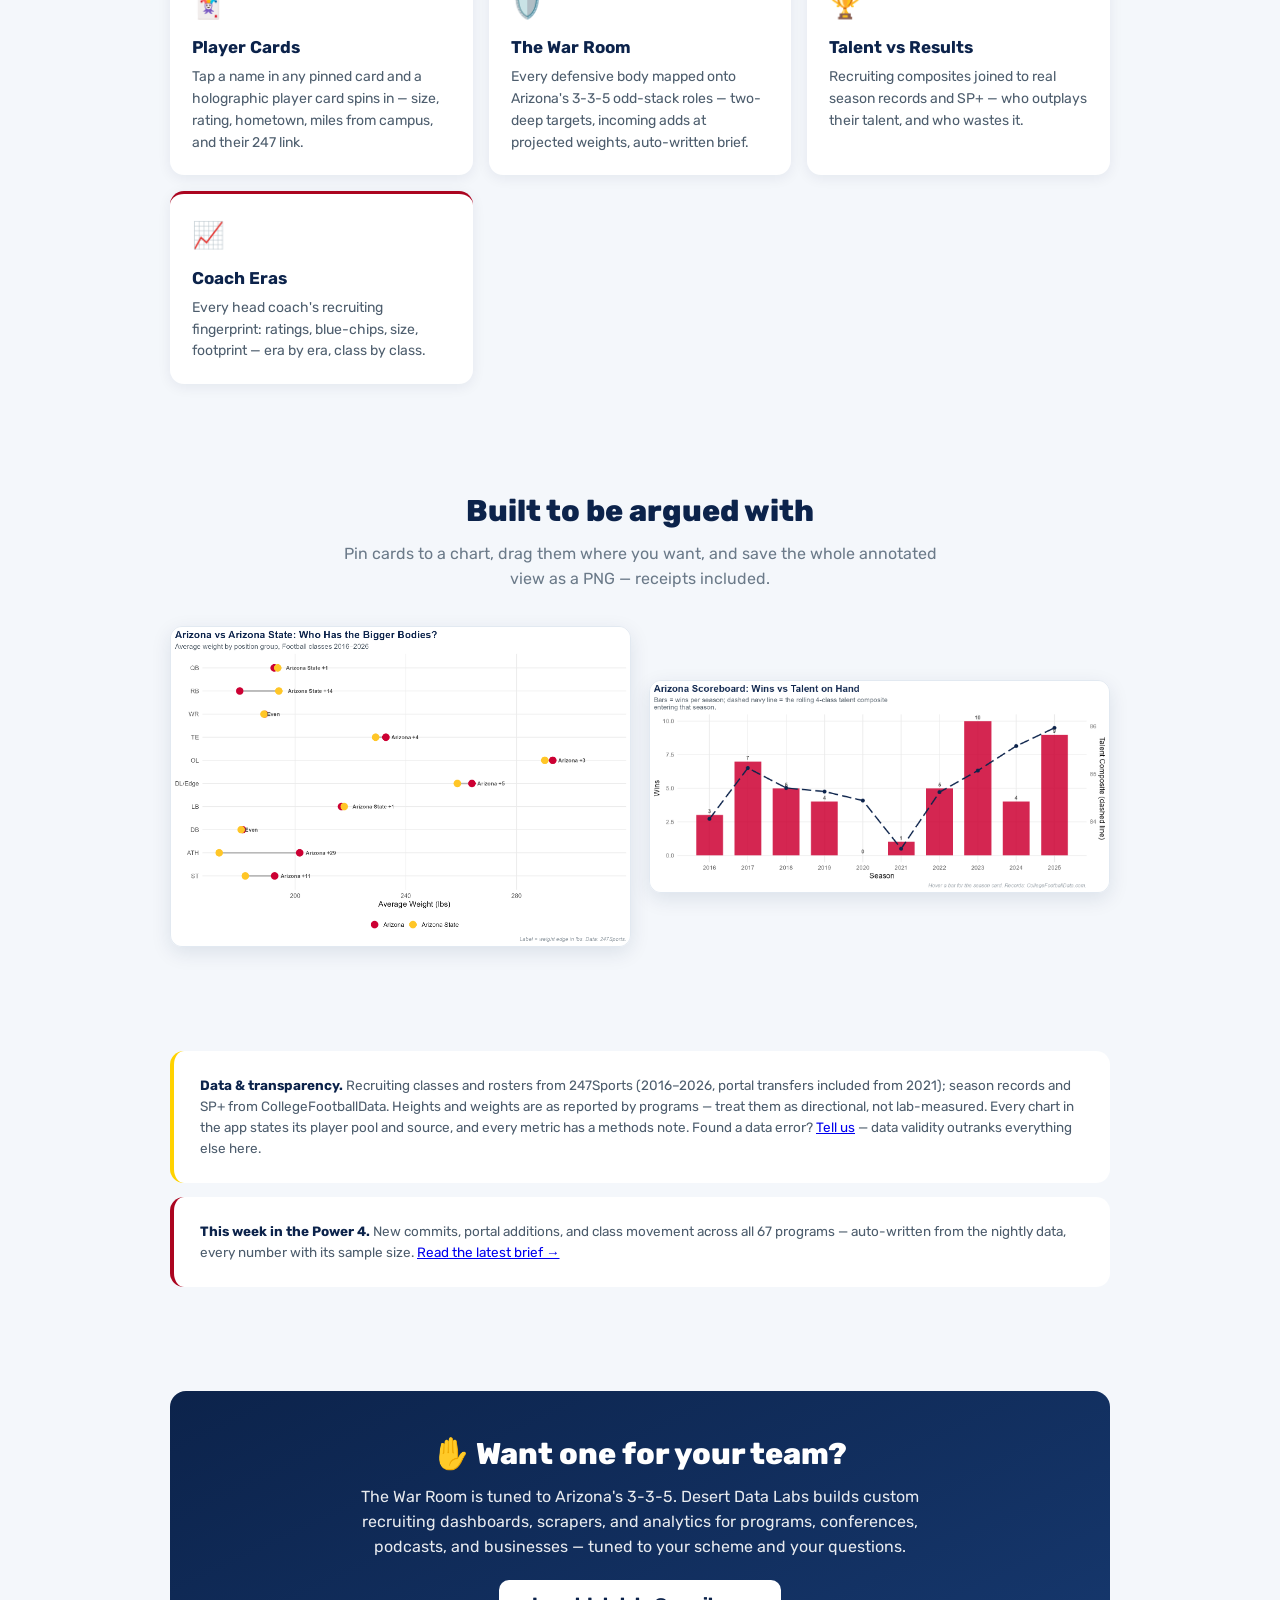
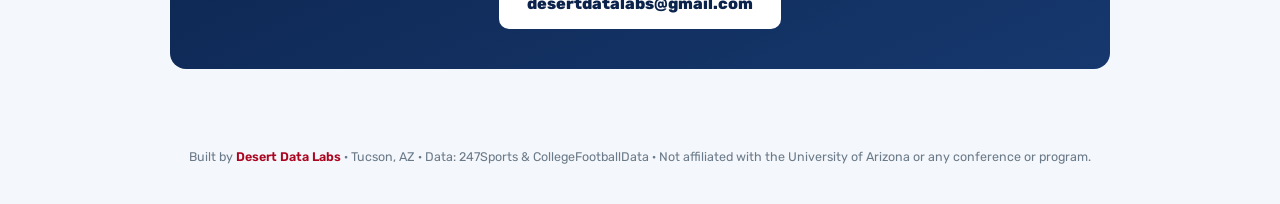
==== commit e3b89165: "Phase 2: the Conference Lab — distribution-first, honesty-gated league comparison New "Conference La" ====
--- a/docs/index.html
+++ b/docs/index.html
@@ -113,7 +113,7 @@
 
   <section>
     <h2>What's inside</h2>
-    <p class="lede">Nine interactive views, one control bar. Pick your team
+    <p class="lede">Ten interactive views, one control bar. Pick your team
       once — the app remembers it.</p>
     <div class="grid">
       <div class="card"><div class="emoji">🗺️</div><h3>The Body Map</h3>
@@ -122,6 +122,10 @@
       <div class="card"><div class="emoji">🥩</div><h3>Conference Beef</h3>
         <p>Leaderboards for weight, height, and pounds-per-inch — commit
         classes or current rosters, with a Trenches filter.</p></div>
+      <div class="card"><div class="emoji">🔬</div><h3>Conference Lab</h3>
+        <p>SEC vs Big Ten vs ACC vs Big 12 — rating, blue-chip share and size
+        as honest distributions, not headline bars. Win% and SP+ deliberately
+        left out (a league plays itself).</p></div>
       <div class="card"><div class="emoji">🃏</div><h3>Player Cards</h3>
         <p>Tap a name in any pinned card and a holographic player card spins
         in — size, rating, hometown, miles from campus, and their 247 link.</p></div>
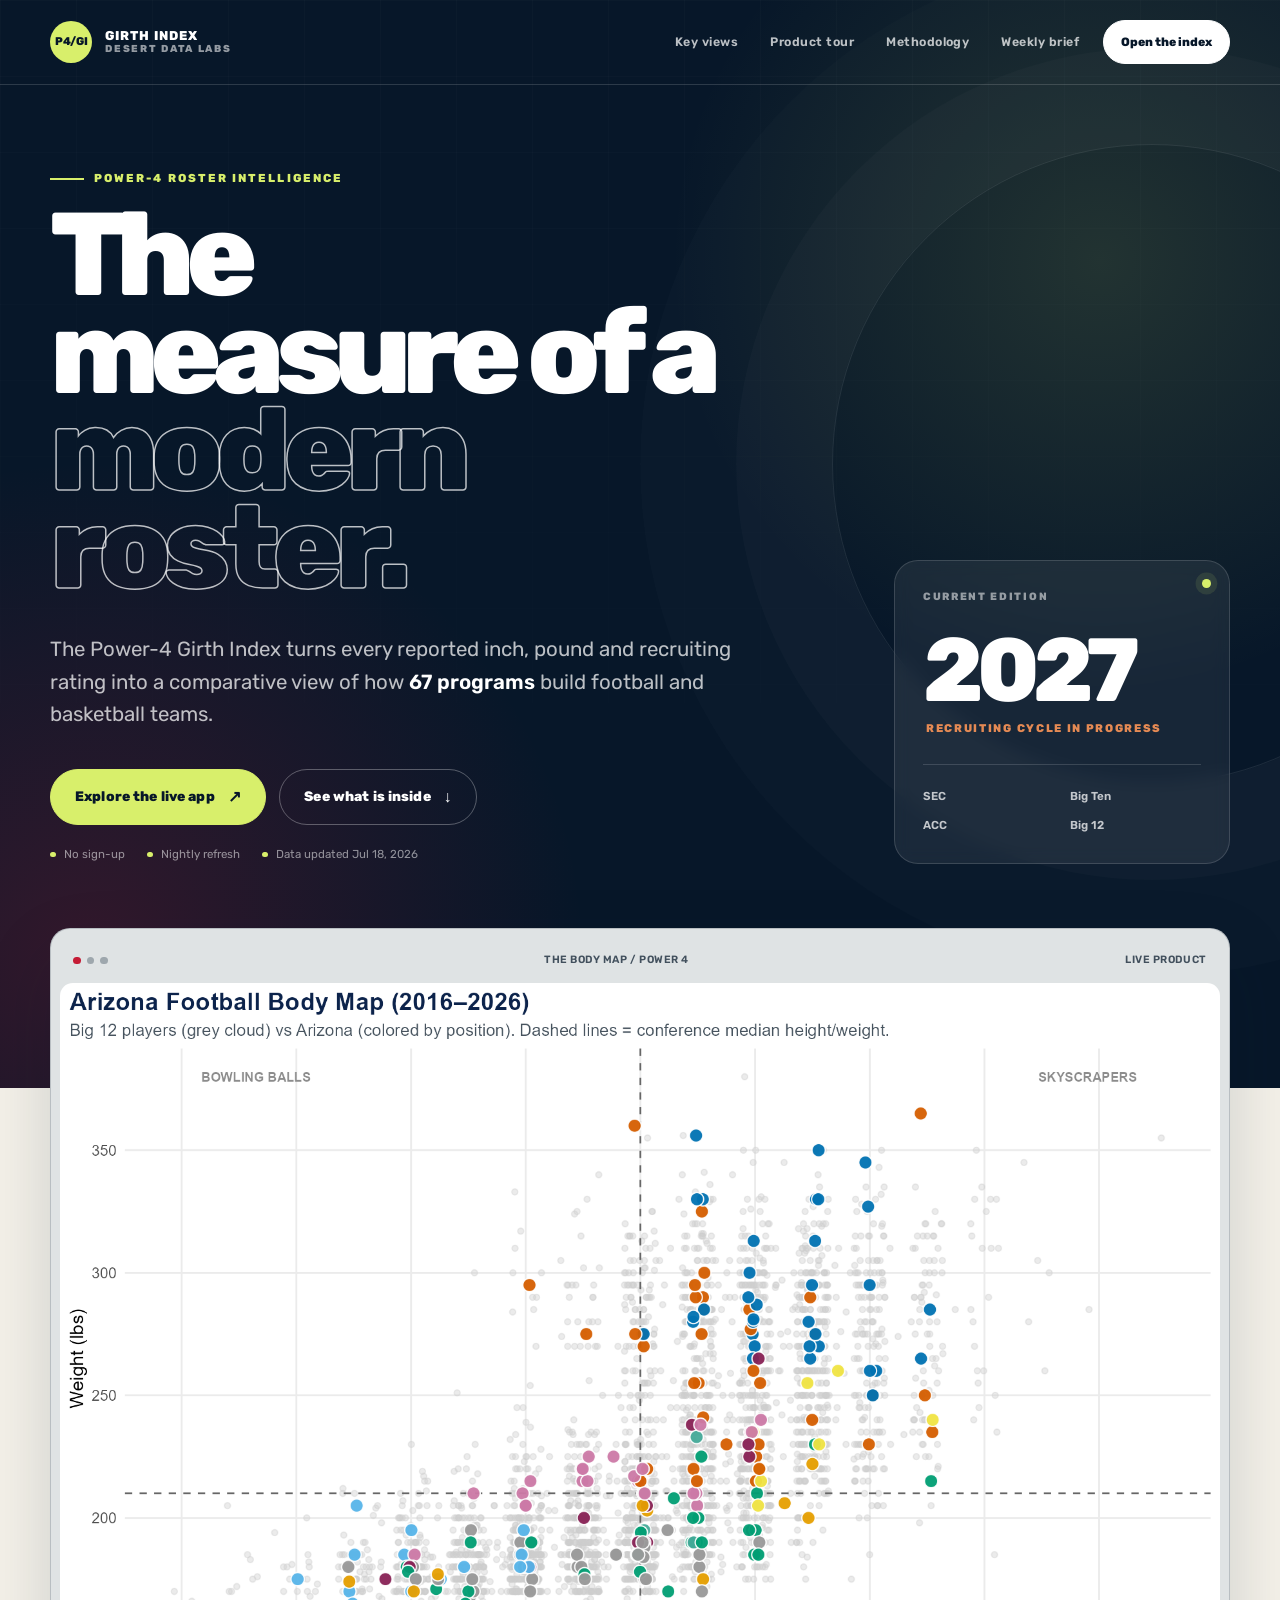
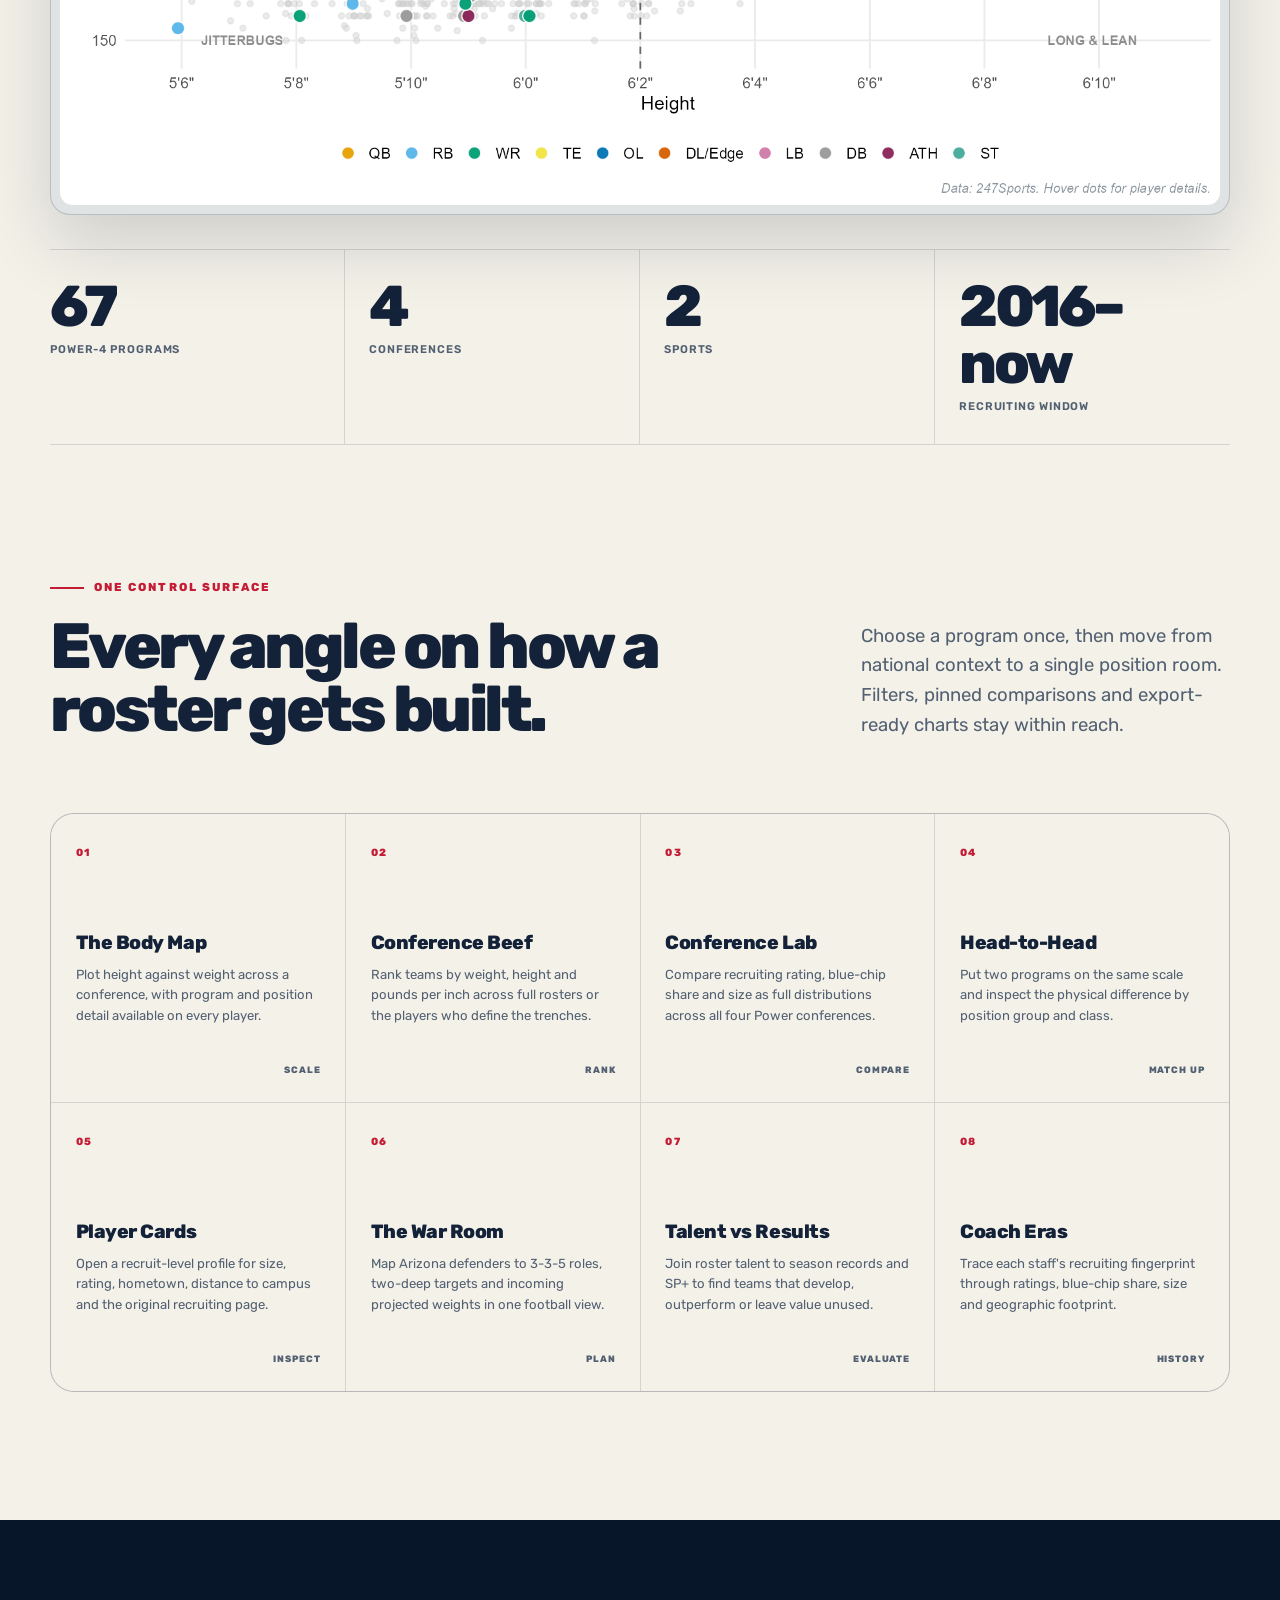
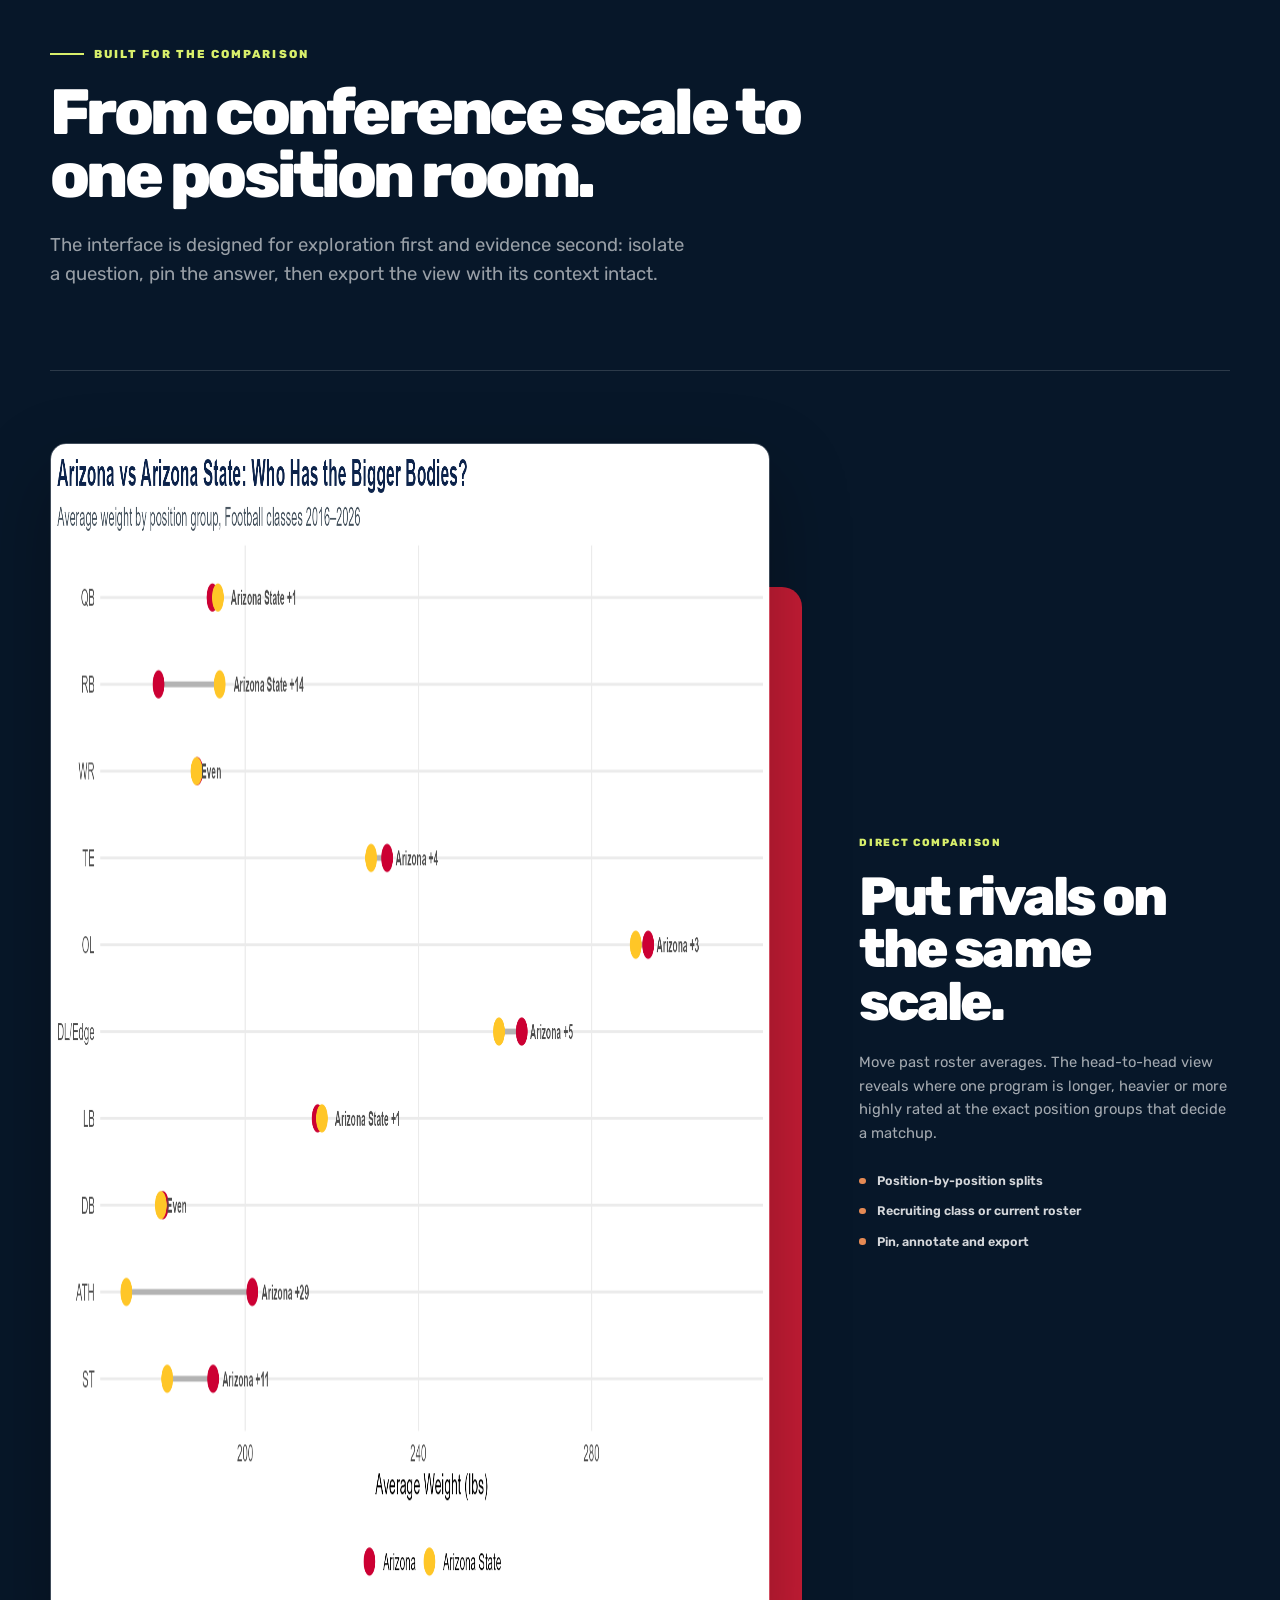
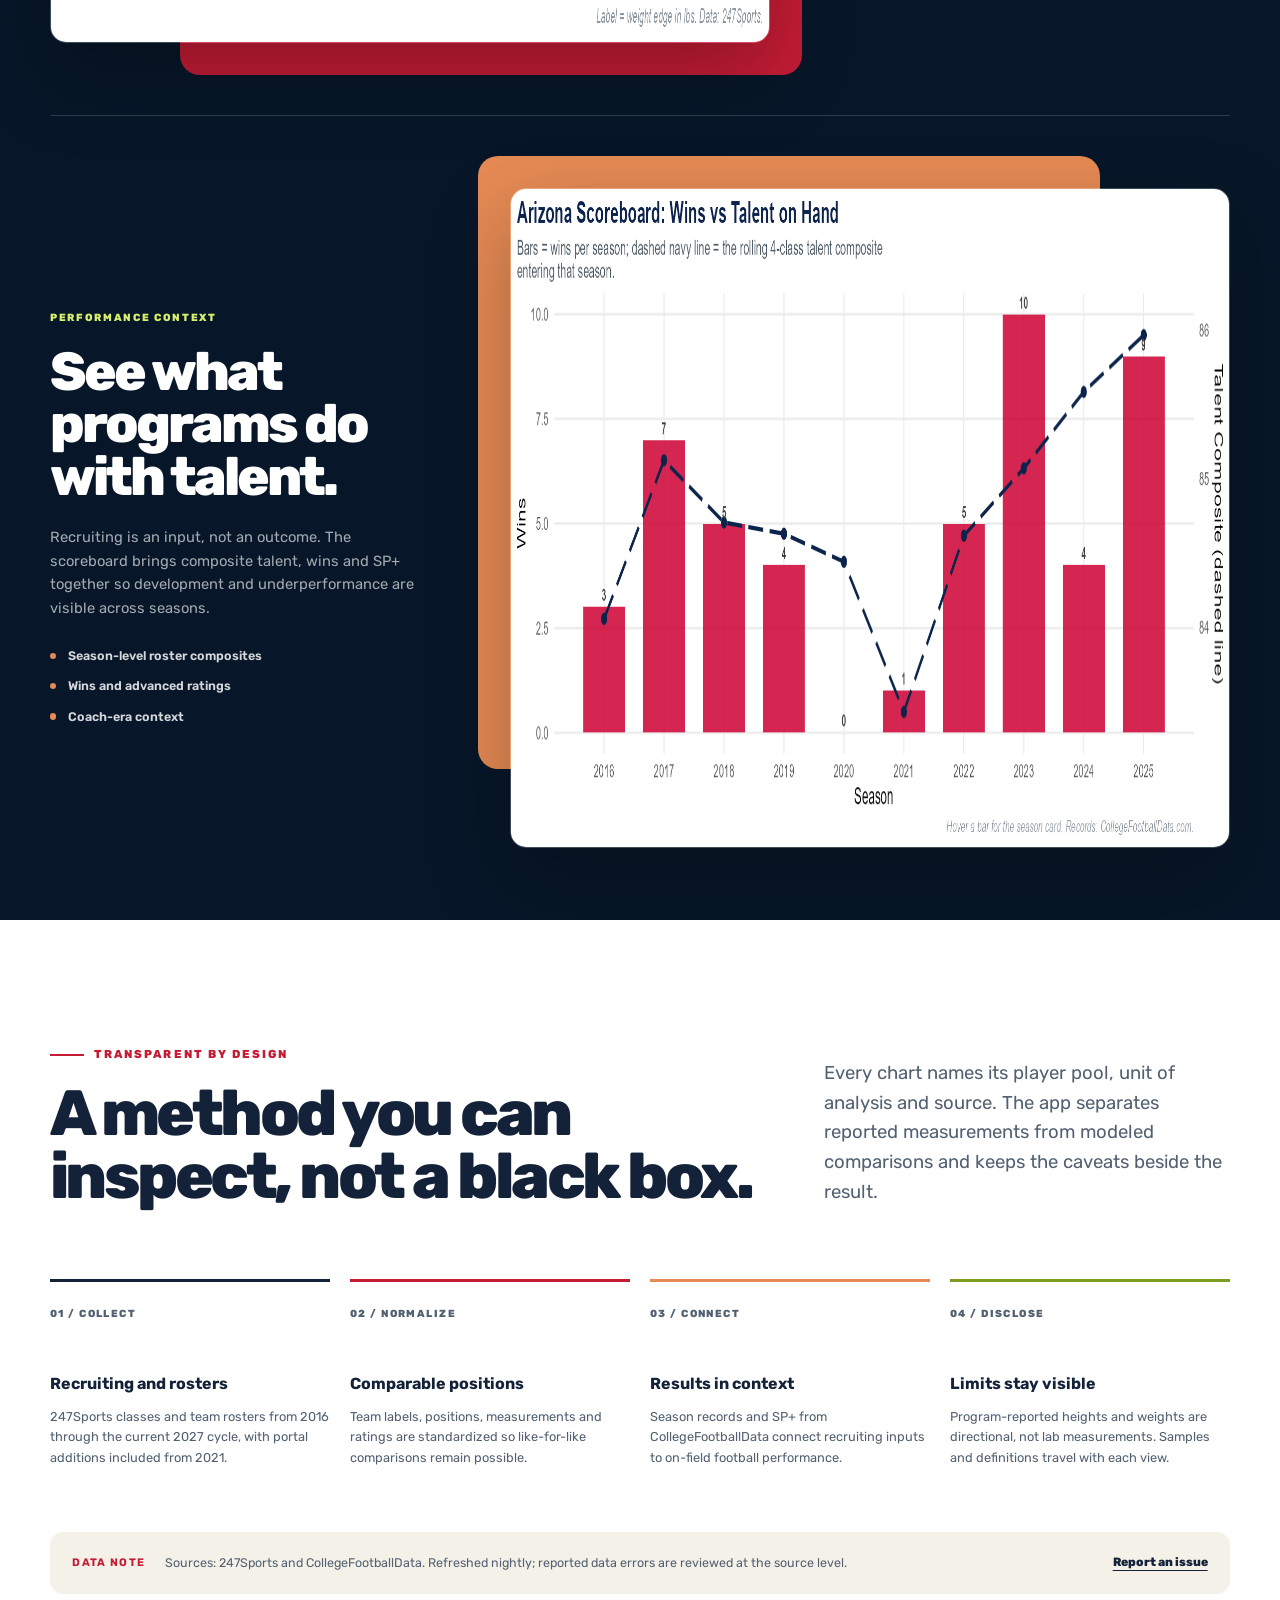
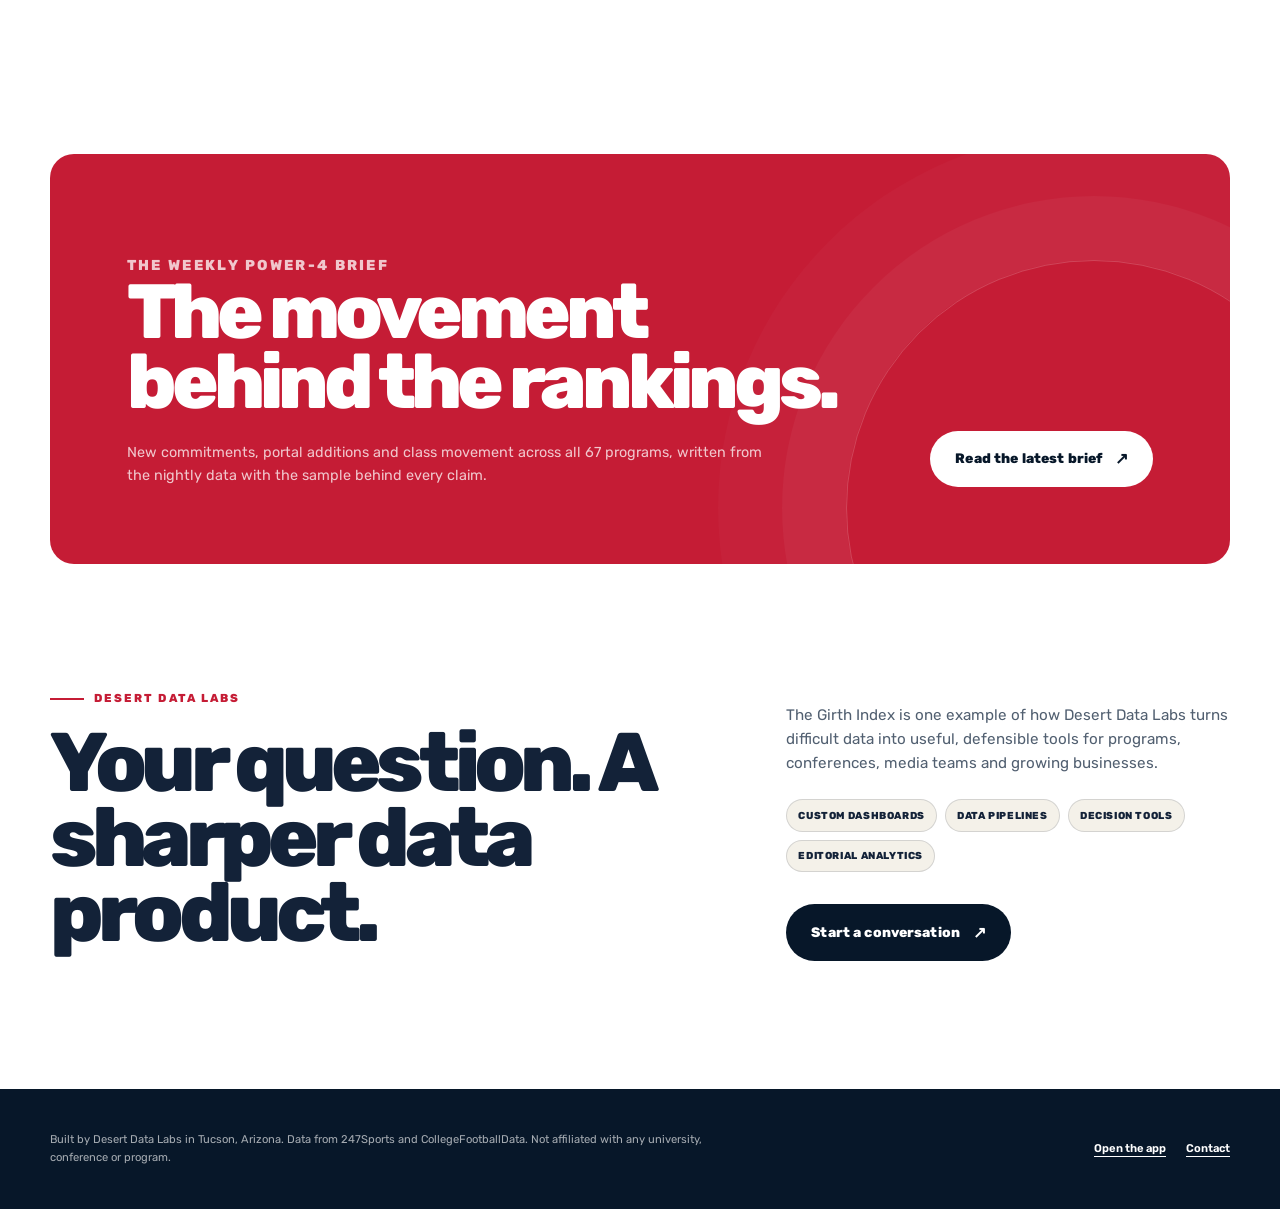
==== commit 9feba9b0: "Relaunch Girth Index across the Power 4" ====
--- a/docs/index.html
+++ b/docs/index.html
@@ -3,17 +3,20 @@
 <head>
   <meta charset="utf-8">
   <meta name="viewport" content="width=device-width, initial-scale=1">
-  <title>Power-4 Girth Index — recruiting size analytics by Desert Data Labs</title>
-  <meta name="description" content="Every Power-4 recruit's height, weight, and rating across all 67 SEC, Big Ten, ACC & Big 12 programs, 2016–2026 — interactive body maps, beef boards, coach-era breakdowns, a 3-3-5 war room, and talent-vs-results analytics. Free.">
-
-  <!-- social share cards -->
+  <meta name="theme-color" content="#071729">
+
+  <title>Power-4 Girth Index | Recruiting Size Intelligence</title>
+  <meta name="description" content="Recruiting size intelligence for all 67 Power-4 programs. Explore football and basketball roster construction across the SEC, Big Ten, ACC and Big 12 from 2016 through the current 2027 cycle.">
+
   <meta property="og:type" content="website">
   <meta property="og:title" content="Power-4 Girth Index">
-  <meta property="og:description" content="Who has the biggest bodies in the Power 4? Interactive recruiting size analytics across all 67 SEC, Big Ten, ACC & Big 12 programs: body maps, beef boards, coach eras, the 3-3-5 war room, and talent vs results. 2016–2026, football + basketball.">
+  <meta property="og:description" content="How 67 Power-4 programs build football and basketball rosters, measured in inches, pounds and recruiting talent. 2016-current, refreshed nightly.">
   <meta property="og:url" content="https://girthindex.desertdatalab.com/">
-  <meta property="og:image" content="https://girthindex.desertdatalab.com/og-card.png">
+  <meta property="og:image" content="https://girthindex.desertdatalab.com/assets/og.png">
   <meta name="twitter:card" content="summary_large_image">
-  <meta name="twitter:image" content="https://girthindex.desertdatalab.com/og-card.png">
+  <meta name="twitter:title" content="Power-4 Girth Index">
+  <meta name="twitter:description" content="Recruiting size intelligence across 67 programs, four conferences and two sports.">
+  <meta name="twitter:image" content="https://girthindex.desertdatalab.com/assets/og.png">
 
   <link rel="preconnect" href="https://fonts.googleapis.com">
   <link rel="preconnect" href="https://fonts.gstatic.com" crossorigin>
@@ -22,193 +25,1132 @@
 
   <style>
     :root {
-      --navy: #0C234B; --navy2: #16386e; --cardinal: #AB0520;
-      --gold: #FFD200; --ink: #1c2733; --muted: #6b7a89;
-    }
-    * { margin: 0; padding: 0; box-sizing: border-box; }
-    body { font-family: 'Rubik', 'Helvetica Neue', sans-serif; color: var(--ink);
-      background: #f4f7fb; line-height: 1.55; }
-
-    .hero { background:
-        radial-gradient(110% 90% at 85% 0%, rgba(255,210,0,0.12), transparent 55%),
-        linear-gradient(155deg, var(--navy) 0%, var(--navy2) 60%, #1d4587 100%);
-      color: white; padding: 64px 20px 56px 20px; text-align: center; }
-    .hero h1 { font-size: clamp(30px, 6vw, 52px); font-weight: 800;
-      letter-spacing: -0.5px; }
-    .hero h1 span { color: var(--gold); }
-    .hero p.tag { max-width: 640px; margin: 14px auto 0 auto;
-      font-size: clamp(15px, 2.4vw, 18px); opacity: 0.92; }
-    .launch { display: inline-block; margin-top: 28px; background: var(--gold);
-      color: var(--navy); font-weight: 800; font-size: 18px;
-      padding: 14px 38px; border-radius: 10px; text-decoration: none;
-      box-shadow: 0 10px 30px rgba(255,210,0,0.35);
-      transition: transform 0.15s ease, box-shadow 0.15s ease; }
-    .launch:hover { transform: translateY(-2px);
-      box-shadow: 0 14px 36px rgba(255,210,0,0.45); }
-    .hero .sub { margin-top: 12px; font-size: 12.5px; opacity: 0.65; }
-
-    .shot { max-width: 980px; margin: -34px auto 0 auto; padding: 0 16px; }
-    .shot img { width: 100%; border-radius: 14px;
-      box-shadow: 0 24px 60px rgba(12,35,75,0.28); border: 1px solid #dfe7f0; }
-
-    section { max-width: 980px; margin: 0 auto; padding: 52px 20px; }
-    h2 { font-size: clamp(22px, 4vw, 30px); font-weight: 800; color: var(--navy);
-      text-align: center; margin-bottom: 8px; }
-    .lede { text-align: center; color: var(--muted); max-width: 620px;
-      margin: 0 auto 34px auto; }
-
-    .grid { display: grid; grid-template-columns: repeat(auto-fit, minmax(250px, 1fr));
-      gap: 16px; }
-    .card { background: white; border-radius: 14px; padding: 22px;
-      box-shadow: 0 3px 14px rgba(12,35,75,0.07); border-top: 3px solid var(--cardinal);
-      transition: transform 0.18s ease, box-shadow 0.18s ease; }
-    .card:hover { transform: translateY(-4px);
-      box-shadow: 0 12px 26px rgba(12,35,75,0.13); }
-    .card .emoji { font-size: 26px; }
-    .card h3 { color: var(--navy); font-size: 17px; margin: 8px 0 6px 0; }
-    .card p { font-size: 14px; color: #4d5d6d; }
-
-    .two { display: grid; grid-template-columns: repeat(auto-fit, minmax(290px, 1fr));
-      gap: 18px; align-items: center; }
-    .two img { width: 100%; border-radius: 12px; border: 1px solid #e2e9f1;
-      box-shadow: 0 6px 20px rgba(12,35,75,0.10); }
-
-    .sources { background: white; border-radius: 14px; padding: 24px 26px;
-      font-size: 13.5px; color: #4d5d6d; border-left: 4px solid var(--gold); }
-    .sources strong { color: var(--navy); }
-
-    .cta { background: linear-gradient(155deg, var(--navy), var(--navy2));
-      border-radius: 16px; color: white; text-align: center; padding: 40px 24px; }
-    .cta h2 { color: white; }
-    .cta p { opacity: 0.9; max-width: 560px; margin: 8px auto 20px auto; }
-    .cta a.mail { display: inline-block; background: white; color: var(--navy);
-      font-weight: 800; padding: 12px 28px; border-radius: 10px;
-      text-decoration: none; }
-    .cta a.mail:hover { background: var(--gold); }
-
-    footer { text-align: center; color: var(--muted); font-size: 12.5px;
-      padding: 26px 16px 38px 16px; }
-    footer a { color: var(--cardinal); font-weight: 600; text-decoration: none; }
+      --night: #071729;
+      --night-soft: #0d2440;
+      --ink: #132238;
+      --ink-soft: #526071;
+      --paper: #f4f1e9;
+      --white: #ffffff;
+      --line: rgba(19, 34, 56, 0.14);
+      --line-dark: rgba(255, 255, 255, 0.15);
+      --cardinal: #c51c35;
+      --copper: #e58a54;
+      --sand: #f0d6a5;
+      --acid: #d8ef6b;
+      --shadow: 0 28px 70px rgba(7, 23, 41, 0.16);
+      --radius: 1.5rem;
+      --shell: 1180px;
+    }
+
+    *, *::before, *::after { box-sizing: border-box; }
+
+    html {
+      scroll-behavior: smooth;
+      scroll-padding-top: 6rem;
+    }
+
+    body {
+      margin: 0;
+      color: var(--ink);
+      background: var(--paper);
+      font-family: "Rubik", "Helvetica Neue", Arial, sans-serif;
+      line-height: 1.6;
+      text-rendering: optimizeLegibility;
+      -webkit-font-smoothing: antialiased;
+    }
+
+    ::selection { color: var(--night); background: var(--acid); }
+    img { display: block; max-width: 100%; }
+    a { color: inherit; }
+
+    a:focus-visible, button:focus-visible {
+      outline: 3px solid var(--acid);
+      outline-offset: 4px;
+    }
+
+    .skip-link {
+      position: fixed;
+      z-index: 100;
+      top: .75rem;
+      left: .75rem;
+      padding: .75rem 1rem;
+      color: var(--night);
+      background: var(--acid);
+      border-radius: .5rem;
+      font-weight: 800;
+      transform: translateY(-160%);
+      transition: transform 160ms ease;
+    }
+
+    .skip-link:focus { transform: translateY(0); }
+
+    .shell {
+      width: min(calc(100% - 2.5rem), var(--shell));
+      margin-inline: auto;
+    }
+
+    .eyebrow {
+      display: flex;
+      align-items: center;
+      gap: .65rem;
+      margin: 0 0 1.25rem;
+      color: var(--cardinal);
+      font-size: .72rem;
+      font-weight: 800;
+      letter-spacing: .18em;
+      line-height: 1.2;
+      text-transform: uppercase;
+    }
+
+    .eyebrow::before {
+      width: 2.1rem;
+      height: 2px;
+      background: currentColor;
+      content: "";
+    }
+
+    .eyebrow--light { color: var(--acid); }
+
+    .section-heading {
+      max-width: 800px;
+      margin: 0;
+      font-size: clamp(2.25rem, 5vw, 4.75rem);
+      font-weight: 800;
+      letter-spacing: -.055em;
+      line-height: .98;
+    }
+
+    .section-intro {
+      max-width: 640px;
+      margin: 1.5rem 0 0;
+      color: var(--ink-soft);
+      font-size: clamp(1rem, 1.6vw, 1.16rem);
+    }
+
+    .site-header {
+      position: absolute;
+      z-index: 20;
+      inset: 0 0 auto;
+      color: var(--white);
+      border-bottom: 1px solid var(--line-dark);
+    }
+
+    .nav {
+      display: flex;
+      align-items: center;
+      justify-content: space-between;
+      min-height: 5.25rem;
+      gap: 1.5rem;
+    }
+
+    .brand {
+      display: inline-flex;
+      align-items: center;
+      gap: .8rem;
+      min-width: max-content;
+      color: var(--white);
+      text-decoration: none;
+    }
+
+    .brand-mark {
+      display: grid;
+      width: 2.65rem;
+      height: 2.65rem;
+      place-items: center;
+      color: var(--night);
+      background: var(--acid);
+      border-radius: 50%;
+      font-size: .7rem;
+      font-weight: 800;
+      letter-spacing: -.04em;
+    }
+
+    .brand-copy {
+      display: grid;
+      font-size: .8rem;
+      font-weight: 800;
+      letter-spacing: .08em;
+      line-height: 1.15;
+      text-transform: uppercase;
+    }
+
+    .brand-copy span:last-child {
+      color: rgba(255,255,255,.57);
+      font-size: .63rem;
+      letter-spacing: .17em;
+    }
+
+    .nav-links {
+      display: flex;
+      align-items: center;
+      gap: clamp(1rem, 2.5vw, 2rem);
+      margin-left: auto;
+    }
+
+    .nav-links a {
+      color: rgba(255,255,255,.73);
+      font-size: .77rem;
+      font-weight: 600;
+      letter-spacing: .04em;
+      text-decoration: none;
+      transition: color 160ms ease;
+    }
+
+    .nav-links a:hover { color: var(--white); }
+
+    .nav-launch {
+      display: inline-flex;
+      min-height: 2.75rem;
+      align-items: center;
+      justify-content: center;
+      padding: .7rem 1.05rem;
+      color: var(--night);
+      background: var(--white);
+      border: 1px solid var(--white);
+      border-radius: 999px;
+      font-size: .75rem;
+      font-weight: 800;
+      line-height: 1;
+      text-decoration: none;
+      transition: color 160ms ease, background 160ms ease, transform 160ms ease;
+    }
+
+    .nav-launch:hover {
+      color: var(--white);
+      background: transparent;
+      transform: translateY(-2px);
+    }
+
+    .hero {
+      position: relative;
+      overflow: hidden;
+      padding: 10.75rem 0 14rem;
+      color: var(--white);
+      background:
+        radial-gradient(circle at 86% 24%, rgba(216,239,107,.13), transparent 27rem),
+        radial-gradient(circle at 7% 88%, rgba(197,28,53,.23), transparent 31rem),
+        var(--night);
+    }
+
+    .hero::before {
+      position: absolute;
+      inset: 0;
+      opacity: .32;
+      background-image:
+        linear-gradient(rgba(255,255,255,.055) 1px, transparent 1px),
+        linear-gradient(90deg, rgba(255,255,255,.055) 1px, transparent 1px);
+      background-size: 4.75rem 4.75rem;
+      mask-image: linear-gradient(to bottom, black, transparent 86%);
+      content: "";
+      pointer-events: none;
+    }
+
+    .hero::after {
+      position: absolute;
+      top: 9rem;
+      right: -12rem;
+      width: 40rem;
+      height: 40rem;
+      border: 1px solid rgba(255,255,255,.09);
+      border-radius: 50%;
+      box-shadow: 0 0 0 6rem rgba(255,255,255,.018), 0 0 0 12rem rgba(255,255,255,.012);
+      content: "";
+      pointer-events: none;
+    }
+
+    .hero-grid {
+      position: relative;
+      z-index: 1;
+      display: grid;
+      grid-template-columns: minmax(0, 1.5fr) minmax(260px, .68fr);
+      align-items: end;
+      gap: clamp(3rem, 8vw, 8rem);
+    }
+
+    .hero .eyebrow { color: var(--acid); }
+
+    .hero h1 {
+      max-width: 850px;
+      margin: 0;
+      font-size: clamp(4rem, 9.2vw, 8.75rem);
+      font-weight: 800;
+      letter-spacing: -.075em;
+      line-height: .83;
+      text-wrap: balance;
+    }
+
+    .hero h1 em {
+      display: block;
+      color: transparent;
+      -webkit-text-stroke: 1.5px rgba(255,255,255,.73);
+      font-style: normal;
+    }
+
+    .hero-copy {
+      max-width: 720px;
+      margin: 2.25rem 0 0;
+      color: rgba(255,255,255,.73);
+      font-size: clamp(1.06rem, 1.65vw, 1.28rem);
+    }
+
+    .hero-copy strong { color: var(--white); font-weight: 600; }
+
+    .hero-actions {
+      display: flex;
+      flex-wrap: wrap;
+      align-items: center;
+      gap: .85rem;
+      margin-top: 2.35rem;
+    }
+
+    .button {
+      display: inline-flex;
+      min-height: 3.55rem;
+      align-items: center;
+      justify-content: center;
+      gap: .8rem;
+      padding: .95rem 1.5rem;
+      border: 1px solid transparent;
+      border-radius: 999px;
+      font-size: .86rem;
+      font-weight: 800;
+      letter-spacing: .01em;
+      line-height: 1;
+      text-decoration: none;
+      transition: color 180ms ease, background 180ms ease, border-color 180ms ease, transform 180ms ease;
+    }
+
+    .button::after { font-size: 1rem; content: "\2197"; }
+    .button:hover { transform: translateY(-3px); }
+
+    .button--primary {
+      color: var(--night);
+      background: var(--acid);
+      border-color: var(--acid);
+    }
+
+    .button--primary:hover { background: #e5f58d; border-color: #e5f58d; }
+
+    .button--ghost {
+      color: var(--white);
+      background: transparent;
+      border-color: rgba(255,255,255,.3);
+    }
+
+    .button--ghost::after { content: "\2193"; }
+    .button--ghost:hover { border-color: var(--white); }
+
+    .hero-note {
+      display: flex;
+      flex-wrap: wrap;
+      gap: .55rem 1.4rem;
+      margin-top: 1.25rem;
+      color: rgba(255,255,255,.53);
+      font-size: .72rem;
+    }
+
+    .hero-note span {
+      display: inline-flex;
+      align-items: center;
+      gap: .5rem;
+    }
+
+    .hero-note span::before {
+      width: .35rem;
+      height: .35rem;
+      background: var(--acid);
+      border-radius: 50%;
+      content: "";
+    }
+
+    .edition-card {
+      position: relative;
+      padding: 1.75rem;
+      background: rgba(255,255,255,.065);
+      border: 1px solid var(--line-dark);
+      border-radius: var(--radius);
+      backdrop-filter: blur(8px);
+    }
+
+    .edition-card::before {
+      position: absolute;
+      top: 1.15rem;
+      right: 1.15rem;
+      width: .55rem;
+      height: .55rem;
+      background: var(--acid);
+      border-radius: 50%;
+      box-shadow: 0 0 0 .4rem rgba(216,239,107,.1);
+      content: "";
+    }
+
+    .edition-label {
+      margin: 0;
+      color: rgba(255,255,255,.54);
+      font-size: .66rem;
+      font-weight: 800;
+      letter-spacing: .16em;
+      text-transform: uppercase;
+    }
+
+    .edition-cycle {
+      margin: 1.65rem 0 0;
+      font-size: clamp(3.8rem, 7vw, 6.8rem);
+      font-weight: 800;
+      letter-spacing: -.08em;
+      line-height: .85;
+    }
+
+    .edition-cycle span {
+      display: block;
+      margin: .85rem 0 0 .2rem;
+      color: var(--copper);
+      font-size: .7rem;
+      letter-spacing: .15em;
+      line-height: 1.2;
+      text-transform: uppercase;
+    }
+
+    .conference-list {
+      display: grid;
+      grid-template-columns: 1fr 1fr;
+      gap: .7rem 1rem;
+      margin: 1.8rem 0 0;
+      padding: 1.35rem 0 0;
+      border-top: 1px solid var(--line-dark);
+      color: rgba(255,255,255,.74);
+      font-size: .72rem;
+      font-weight: 600;
+    }
+
+    .product-frame-wrap {
+      position: relative;
+      z-index: 3;
+      margin-top: -10rem;
+    }
+
+    .product-frame {
+      overflow: hidden;
+      padding: .55rem;
+      background: #dfe3e4;
+      border: 1px solid rgba(7,23,41,.18);
+      border-radius: 1.25rem;
+      box-shadow: var(--shadow);
+    }
+
+    .frame-bar {
+      display: flex;
+      min-height: 2.85rem;
+      align-items: center;
+      justify-content: space-between;
+      gap: 1rem;
+      padding: 0 .85rem;
+      color: #42505d;
+      font-size: .66rem;
+      font-weight: 600;
+      letter-spacing: .05em;
+      text-transform: uppercase;
+    }
+
+    .frame-dots { display: flex; gap: .35rem; }
+
+    .frame-dots i {
+      width: .48rem;
+      height: .48rem;
+      background: #9ea7ad;
+      border-radius: 50%;
+    }
+
+    .frame-dots i:first-child { background: var(--cardinal); }
+
+    .product-frame img {
+      width: 100%;
+      height: auto;
+      background: var(--white);
+      border-radius: .8rem;
+    }
+
+    .proof { padding: 2.1rem 0 7.5rem; }
+
+    .proof-list {
+      display: grid;
+      grid-template-columns: repeat(4, 1fr);
+      margin: 0;
+      padding: 0;
+      border-top: 1px solid var(--line);
+      border-bottom: 1px solid var(--line);
+    }
+
+    .proof-item {
+      padding: 1.75rem 1.5rem;
+      border-right: 1px solid var(--line);
+    }
+
+    .proof-item:first-child { padding-left: 0; }
+    .proof-item:last-child { border-right: 0; }
+
+    .proof-item dt {
+      margin-top: .35rem;
+      color: var(--ink-soft);
+      font-size: .7rem;
+      font-weight: 600;
+      letter-spacing: .08em;
+      text-transform: uppercase;
+    }
+
+    .proof-item dd {
+      margin: 0;
+      color: var(--ink);
+      font-size: clamp(2rem, 4.5vw, 3.75rem);
+      font-weight: 800;
+      letter-spacing: -.06em;
+      line-height: 1;
+    }
+
+    .views { padding: 1rem 0 8rem; }
+
+    .views-header {
+      display: grid;
+      grid-template-columns: minmax(0, 1.2fr) minmax(260px, .58fr);
+      align-items: end;
+      gap: 3rem;
+    }
+
+    .views-header .section-intro { margin: 0; }
+
+    .view-grid {
+      display: grid;
+      grid-template-columns: repeat(4, minmax(0, 1fr));
+      gap: 1px;
+      margin-top: 4.5rem;
+      overflow: hidden;
+      background: var(--line);
+      border: 1px solid var(--line);
+      border-radius: var(--radius);
+    }
+
+    .view-card {
+      position: relative;
+      min-height: 18rem;
+      padding: 1.55rem;
+      background: var(--paper);
+      transition: color 220ms ease, background 220ms ease;
+    }
+
+    .view-card:hover { color: var(--white); background: var(--night-soft); }
+
+    .view-number {
+      color: var(--cardinal);
+      font-size: .65rem;
+      font-weight: 800;
+      letter-spacing: .12em;
+    }
+
+    .view-card:hover .view-number { color: var(--acid); }
+
+    .view-card h3 {
+      margin: 4.25rem 0 .75rem;
+      font-size: 1.2rem;
+      font-weight: 800;
+      letter-spacing: -.025em;
+      line-height: 1.1;
+    }
+
+    .view-card p {
+      margin: 0;
+      color: var(--ink-soft);
+      font-size: .82rem;
+      line-height: 1.55;
+      transition: color 220ms ease;
+    }
+
+    .view-card:hover p { color: rgba(255,255,255,.67); }
+
+    .view-tag {
+      position: absolute;
+      right: 1.5rem;
+      bottom: 1.5rem;
+      color: var(--ink-soft);
+      font-size: .58rem;
+      font-weight: 800;
+      letter-spacing: .1em;
+      text-transform: uppercase;
+    }
+
+    .view-card:hover .view-tag { color: var(--copper); }
+
+    .tour {
+      overflow: hidden;
+      color: var(--white);
+      background: var(--night);
+    }
+
+    .tour-intro { padding: 8rem 0 5rem; }
+    .tour-intro .section-intro { color: rgba(255,255,255,.59); }
+
+    .tour-row {
+      display: grid;
+      grid-template-columns: minmax(0, 1.32fr) minmax(280px, .68fr);
+      align-items: center;
+      gap: clamp(2.5rem, 7vw, 7rem);
+      padding: 4.5rem 0;
+      border-top: 1px solid var(--line-dark);
+    }
+
+    .tour-row--reverse { grid-template-columns: minmax(280px, .68fr) minmax(0, 1.32fr); }
+    .tour-row--reverse .tour-media { grid-column: 2; grid-row: 1; }
+    .tour-row--reverse .tour-copy { grid-column: 1; grid-row: 1; }
+    .tour-media { position: relative; }
+
+    .tour-media::before {
+      position: absolute;
+      z-index: 0;
+      inset: 12% -2rem -2rem 18%;
+      background: var(--cardinal);
+      border-radius: 1.25rem;
+      content: "";
+    }
+
+    .tour-row--reverse .tour-media::before {
+      inset: -2rem 18% 12% -2rem;
+      background: var(--copper);
+    }
+
+    .tour-media img {
+      position: relative;
+      z-index: 1;
+      width: 100%;
+      border: 1px solid rgba(255,255,255,.23);
+      border-radius: 1rem;
+      box-shadow: 0 2rem 5rem rgba(0,0,0,.28);
+    }
+
+    .tour-kicker {
+      display: block;
+      margin-bottom: 1.2rem;
+      color: var(--acid);
+      font-size: .65rem;
+      font-weight: 800;
+      letter-spacing: .16em;
+      text-transform: uppercase;
+    }
+
+    .tour-copy h3 {
+      max-width: 420px;
+      margin: 0;
+      font-size: clamp(2rem, 4.2vw, 4.25rem);
+      font-weight: 800;
+      letter-spacing: -.055em;
+      line-height: .98;
+    }
+
+    .tour-copy p {
+      max-width: 420px;
+      margin: 1.4rem 0 0;
+      color: rgba(255,255,255,.63);
+      font-size: .92rem;
+    }
+
+    .tour-copy ul {
+      display: grid;
+      gap: .65rem;
+      margin: 1.6rem 0 0;
+      padding: 0;
+      list-style: none;
+    }
+
+    .tour-copy li {
+      display: flex;
+      align-items: center;
+      gap: .7rem;
+      color: rgba(255,255,255,.83);
+      font-size: .78rem;
+      font-weight: 600;
+    }
+
+    .tour-copy li::before {
+      width: .4rem;
+      height: .4rem;
+      flex: 0 0 auto;
+      background: var(--copper);
+      border-radius: 50%;
+      content: "";
+    }
+
+    .methods { padding: 8rem 0; background: var(--white); }
+
+    .methods-heading {
+      display: grid;
+      grid-template-columns: minmax(0, 1fr) minmax(280px, .56fr);
+      align-items: end;
+      gap: 3rem;
+    }
+
+    .methods-heading .section-intro { margin: 0; }
+
+    .method-grid {
+      display: grid;
+      grid-template-columns: repeat(4, 1fr);
+      gap: 1.25rem;
+      margin-top: 4.5rem;
+    }
+
+    .method-card { padding-top: 1.5rem; border-top: 3px solid var(--ink); }
+    .method-card:nth-child(2) { border-color: var(--cardinal); }
+    .method-card:nth-child(3) { border-color: var(--copper); }
+    .method-card:nth-child(4) { border-color: #7f9c22; }
+
+    .method-card span {
+      display: block;
+      margin-bottom: 3rem;
+      color: var(--ink-soft);
+      font-size: .64rem;
+      font-weight: 800;
+      letter-spacing: .14em;
+    }
+
+    .method-card h3 { margin: 0 0 .65rem; font-size: 1rem; }
+    .method-card p { margin: 0; color: var(--ink-soft); font-size: .8rem; }
+
+    .source-note {
+      display: grid;
+      grid-template-columns: auto 1fr auto;
+      align-items: center;
+      gap: 1.25rem;
+      margin-top: 4rem;
+      padding: 1.3rem 1.4rem;
+      background: var(--paper);
+      border-radius: .85rem;
+    }
+
+    .source-note strong {
+      color: var(--cardinal);
+      font-size: .68rem;
+      letter-spacing: .12em;
+      text-transform: uppercase;
+    }
+
+    .source-note p { margin: 0; color: var(--ink-soft); font-size: .78rem; }
+
+    .text-link {
+      color: var(--ink);
+      font-size: .75rem;
+      font-weight: 800;
+      text-underline-offset: .25rem;
+    }
+
+    .text-link:hover { color: var(--cardinal); }
+    .brief { padding: 2rem 0 0; background: var(--white); }
+
+    .brief-card {
+      position: relative;
+      display: grid;
+      grid-template-columns: minmax(0, 1fr) minmax(220px, .34fr);
+      align-items: end;
+      gap: 3rem;
+      overflow: hidden;
+      padding: clamp(2.5rem, 6vw, 5.25rem);
+      color: var(--white);
+      background: var(--cardinal);
+      border-radius: var(--radius);
+    }
+
+    .brief-card::after {
+      position: absolute;
+      right: -7rem;
+      bottom: -12rem;
+      width: 31rem;
+      height: 31rem;
+      border: 1px solid rgba(255,255,255,.18);
+      border-radius: 50%;
+      box-shadow: 0 0 0 4rem rgba(255,255,255,.04), 0 0 0 8rem rgba(255,255,255,.025);
+      content: "";
+    }
+
+    .brief-card > * { position: relative; z-index: 1; }
+
+    .brief-kicker {
+      margin: 0 0 1.2rem;
+      color: var(--sand);
+      font-size: .66rem;
+      font-weight: 800;
+      letter-spacing: .16em;
+      text-transform: uppercase;
+    }
+
+    .brief-card h2 {
+      max-width: 760px;
+      margin: 0;
+      font-size: clamp(2.6rem, 6vw, 5.75rem);
+      font-weight: 800;
+      letter-spacing: -.065em;
+      line-height: .92;
+    }
+
+    .brief-card p {
+      max-width: 650px;
+      margin: 1.45rem 0 0;
+      color: rgba(255,255,255,.75);
+      font-size: .9rem;
+    }
+
+    .brief-card .button {
+      justify-self: end;
+      color: var(--night);
+      background: var(--white);
+    }
+
+    .brief-card .button:hover { background: var(--acid); }
+    .studio { padding: 8rem 0; background: var(--white); }
+
+    .studio-grid {
+      display: grid;
+      grid-template-columns: minmax(0, 1fr) minmax(280px, .7fr);
+      gap: clamp(3rem, 8vw, 8rem);
+      align-items: start;
+    }
+
+    .studio h2 {
+      max-width: 760px;
+      margin: 0;
+      font-size: clamp(2.7rem, 6.5vw, 6.4rem);
+      font-weight: 800;
+      letter-spacing: -.07em;
+      line-height: .9;
+    }
+
+    .studio-copy { padding-top: .65rem; }
+    .studio-copy p { margin: 0; color: var(--ink-soft); font-size: .95rem; }
+
+    .studio-services {
+      display: flex;
+      flex-wrap: wrap;
+      gap: .5rem;
+      margin: 1.5rem 0 2rem;
+    }
+
+    .studio-services span {
+      padding: .45rem .7rem;
+      color: var(--ink);
+      background: var(--paper);
+      border: 1px solid var(--line);
+      border-radius: 999px;
+      font-size: .63rem;
+      font-weight: 800;
+      letter-spacing: .06em;
+      text-transform: uppercase;
+    }
+
+    .studio .button { color: var(--white); background: var(--night); }
+    .studio .button:hover { background: var(--cardinal); }
+    .site-footer { color: rgba(255,255,255,.64); background: var(--night); }
+
+    .footer-grid {
+      display: grid;
+      grid-template-columns: 1fr auto;
+      align-items: center;
+      gap: 2rem;
+      min-height: 7.5rem;
+      font-size: .7rem;
+    }
+
+    .footer-grid p { max-width: 700px; margin: 0; }
+    .footer-links { display: flex; gap: 1.25rem; }
+
+    .footer-links a {
+      color: var(--white);
+      font-weight: 600;
+      text-underline-offset: .25rem;
+    }
+
+    .footer-links a:hover { color: var(--acid); }
+
+    @media (max-width: 980px) {
+      .hero { padding-bottom: 12rem; }
+      .hero-grid, .views-header, .methods-heading, .studio-grid { grid-template-columns: 1fr; }
+      .hero-grid { align-items: start; gap: 3.25rem; }
+      .edition-card { max-width: 34rem; }
+      .views-header .section-intro, .methods-heading .section-intro { margin-top: 0; }
+      .view-grid { grid-template-columns: repeat(2, 1fr); }
+      .tour-row, .tour-row--reverse { grid-template-columns: 1fr; }
+      .tour-row--reverse .tour-media, .tour-row--reverse .tour-copy { grid-column: auto; grid-row: auto; }
+      .tour-row--reverse .tour-media { order: 1; }
+      .tour-row--reverse .tour-copy { order: 2; }
+      .tour-media { width: min(100%, 760px); }
+      .method-grid { grid-template-columns: repeat(2, 1fr); gap: 2.5rem 1.25rem; }
+      .brief-card { grid-template-columns: 1fr; }
+      .brief-card .button { justify-self: start; }
+      .studio-copy { max-width: 580px; }
+    }
+
+    @media (max-width: 760px) {
+      .shell { width: min(calc(100% - 1.5rem), var(--shell)); }
+      .nav { min-height: 4.75rem; }
+      .nav-links { display: none; }
+      .brand-copy span:last-child { display: none; }
+      .hero { padding: 8.75rem 0 10rem; }
+      .hero h1 { font-size: clamp(3.65rem, 17vw, 6.8rem); }
+      .hero h1 em { -webkit-text-stroke-width: 1px; }
+      .product-frame-wrap { margin-top: -7rem; }
+      .frame-bar span:nth-child(2) { display: none; }
+      .proof { padding-bottom: 5.75rem; }
+      .proof-list { grid-template-columns: repeat(2, 1fr); }
+      .proof-item { min-width: 0; padding: 1.35rem 1rem; }
+      .proof-item:first-child { padding-left: 1rem; }
+      .proof-item:nth-child(2) { border-right: 0; }
+      .proof-item:nth-child(-n + 2) { border-bottom: 1px solid var(--line); }
+      .proof-item dt { font-size: .6rem; }
+      .views, .methods, .studio { padding: 5.75rem 0; }
+      .tour-intro { padding: 5.75rem 0 3rem; }
+      .tour-row { padding: 3.5rem 0; }
+      .source-note { grid-template-columns: 1fr; gap: .65rem; }
+      .footer-grid { grid-template-columns: 1fr; gap: 1rem; padding: 2rem 0; }
+    }
+
+    @media (max-width: 540px) {
+      .nav-launch { min-height: 2.55rem; padding-inline: .85rem; }
+      .hero-actions { align-items: stretch; flex-direction: column; }
+      .hero-actions .button { width: 100%; }
+      .edition-card { padding: 1.4rem; }
+      .product-frame { margin-inline: -.25rem; padding: .35rem; border-radius: .9rem; }
+      .frame-bar { min-height: 2.35rem; }
+      .product-frame img { border-radius: .58rem; }
+      .view-grid, .method-grid { grid-template-columns: 1fr; }
+      .view-card { min-height: 15.5rem; }
+      .view-card h3 { margin-top: 3rem; }
+      .tour-media::before, .tour-row--reverse .tour-media::before { inset: 1rem -.4rem -.85rem 12%; }
+      .method-card span { margin-bottom: 1.7rem; }
+      .brief { padding-top: .75rem; }
+      .brief-card { padding: 2.15rem 1.5rem; border-radius: 1.15rem; }
+      .brief-card .button, .studio .button { width: 100%; }
+      .footer-links { flex-direction: column; gap: .55rem; }
+    }
+
+    @media (prefers-reduced-motion: reduce) {
+      html { scroll-behavior: auto; }
+      *, *::before, *::after {
+        scroll-behavior: auto !important;
+        transition-duration: .01ms !important;
+      }
+    }
   </style>
 </head>
+
 <body>
-
-  <div class="hero">
-    <h1>The Power-4 <span>Girth Index</span></h1>
-    <p class="tag">Who has the biggest bodies in college football? Every
-      recruit's height, weight, and rating — 2016 to 2026, football and
-      basketball, all 67 SEC, Big Ten, ACC &amp; Big 12 programs — turned into
-      interactive charts a fan can read and an analyst can defend.</p>
-    <a class="launch" id="launch"
-       href="https://019eb854-79ca-079b-a1d7-f5b7e4f673b0.share.connect.posit.cloud/">
-       Launch the app &rarr;</a>
-    <div class="sub">Free · no sign-up · works on your phone</div>
-    <div class="sub" id="freshness" hidden></div>
-  </div>
-
-  <div class="shot">
-    <img src="assets/bodymap.png"
-         alt="The Body Map: every player in the conference by height and weight, with your team highlighted by position">
-  </div>
-
-  <section>
-    <h2>What's inside</h2>
-    <p class="lede">Ten interactive views, one control bar. Pick your team
-      once — the app remembers it.</p>
-    <div class="grid">
-      <div class="card"><div class="emoji">🗺️</div><h3>The Body Map</h3>
-        <p>Every player in the conference plotted by height × weight, your
-        team highlighted by position. Tap any dot for the recruit's card.</p></div>
-      <div class="card"><div class="emoji">🥩</div><h3>Conference Beef</h3>
-        <p>Leaderboards for weight, height, and pounds-per-inch — commit
-        classes or current rosters, with a Trenches filter.</p></div>
-      <div class="card"><div class="emoji">🔬</div><h3>Conference Lab</h3>
-        <p>SEC vs Big Ten vs ACC vs Big 12 — rating, blue-chip share and size
-        as honest distributions, not headline bars. Win% and SP+ deliberately
-        left out (a league plays itself).</p></div>
-      <div class="card"><div class="emoji">🃏</div><h3>Player Cards</h3>
-        <p>Tap a name in any pinned card and a holographic player card spins
-        in — size, rating, hometown, miles from campus, and their 247 link.</p></div>
-      <div class="card"><div class="emoji">🛡️</div><h3>The War Room</h3>
-        <p>Every defensive body mapped onto Arizona's 3-3-5 odd-stack roles —
-        two-deep targets, incoming adds at projected weights, auto-written brief.</p></div>
-      <div class="card"><div class="emoji">🏆</div><h3>Talent vs Results</h3>
-        <p>Recruiting composites joined to real season records and SP+ —
-        who outplays their talent, and who wastes it.</p></div>
-      <div class="card"><div class="emoji">📈</div><h3>Coach Eras</h3>
-        <p>Every head coach's recruiting fingerprint: ratings, blue-chips,
-        size, footprint — era by era, class by class.</p></div>
+  <a class="skip-link" href="#main">Skip to main content</a>
+
+  <header class="site-header">
+    <nav class="nav shell" aria-label="Primary navigation">
+      <a class="brand" href="#top" aria-label="Power-4 Girth Index home">
+        <span class="brand-mark" aria-hidden="true">P4/GI</span>
+        <span class="brand-copy">
+          <span>Girth Index</span>
+          <span>Desert Data Labs</span>
+        </span>
+      </a>
+
+      <div class="nav-links">
+        <a href="#views">Key views</a>
+        <a href="#tour">Product tour</a>
+        <a href="#methodology">Methodology</a>
+        <a href="brief/">Weekly brief</a>
+      </div>
+
+      <a class="nav-launch" href="https://019eb854-79ca-079b-a1d7-f5b7e4f673b0.share.connect.posit.cloud/">Open the index</a>
+    </nav>
+  </header>
+
+  <main id="main">
+    <section class="hero" id="top" aria-labelledby="hero-title">
+      <div class="hero-grid shell">
+        <div>
+          <p class="eyebrow">Power-4 roster intelligence</p>
+          <h1 id="hero-title">The measure of a <em>modern roster.</em></h1>
+          <p class="hero-copy">The Power-4 Girth Index turns every reported inch, pound and recruiting rating into a comparative view of how <strong>67 programs</strong> build football and basketball teams.</p>
+
+          <div class="hero-actions">
+            <a class="button button--primary" id="launch" href="https://019eb854-79ca-079b-a1d7-f5b7e4f673b0.share.connect.posit.cloud/">Explore the live app</a>
+            <a class="button button--ghost" href="#views">See what is inside</a>
+          </div>
+
+          <div class="hero-note" aria-label="Product details">
+            <span>No sign-up</span>
+            <span>Nightly refresh</span>
+            <span id="freshness" aria-live="polite" hidden></span>
+          </div>
+        </div>
+
+        <aside class="edition-card" aria-label="Current data edition">
+          <p class="edition-label">Current edition</p>
+          <p class="edition-cycle">2027 <span>Recruiting cycle in progress</span></p>
+          <div class="conference-list" aria-label="Conferences covered">
+            <span>SEC</span><span>Big Ten</span><span>ACC</span><span>Big 12</span>
+          </div>
+        </aside>
+      </div>
+    </section>
+
+    <div class="product-frame-wrap shell" aria-label="Power-4 Girth Index product preview">
+      <div class="product-frame">
+        <div class="frame-bar" aria-hidden="true">
+          <span class="frame-dots"><i></i><i></i><i></i></span>
+          <span>The Body Map / Power 4</span>
+          <span>Live product</span>
+        </div>
+        <img src="assets/bodymap.png" width="1800" height="1275" fetchpriority="high" alt="The Body Map in the Girth Index, plotting Power-4 players by height and weight with position and team controls">
+      </div>
     </div>
-  </section>
-
-  <section>
-    <h2>Built to be argued with</h2>
-    <p class="lede">Pin cards to a chart, drag them where you want, and save
-      the whole annotated view as a PNG — receipts included.</p>
-    <div class="two">
-      <img src="assets/h2h.png" alt="Head-to-head weigh-in: Arizona vs Arizona State by position group">
-      <img src="assets/scoreboard.png" alt="Arizona scoreboard: wins per season vs talent on hand">
+
+    <section class="proof" aria-label="Coverage at a glance">
+      <div class="shell">
+        <dl class="proof-list">
+          <div class="proof-item"><dd>67</dd><dt>Power-4 programs</dt></div>
+          <div class="proof-item"><dd>4</dd><dt>Conferences</dt></div>
+          <div class="proof-item"><dd>2</dd><dt>Sports</dt></div>
+          <div class="proof-item"><dd>2016&ndash;now</dd><dt>Recruiting window</dt></div>
+        </dl>
+      </div>
+    </section>
+
+    <section class="views" id="views" aria-labelledby="views-title">
+      <div class="shell">
+        <div class="views-header">
+          <div>
+            <p class="eyebrow">One control surface</p>
+            <h2 class="section-heading" id="views-title">Every angle on how a roster gets built.</h2>
+          </div>
+          <p class="section-intro">Choose a program once, then move from national context to a single position room. Filters, pinned comparisons and export-ready charts stay within reach.</p>
+        </div>
+
+        <div class="view-grid">
+          <article class="view-card"><span class="view-number">01</span><h3>The Body Map</h3><p>Plot height against weight across a conference, with program and position detail available on every player.</p><span class="view-tag">Scale</span></article>
+          <article class="view-card"><span class="view-number">02</span><h3>Conference Beef</h3><p>Rank teams by weight, height and pounds per inch across full rosters or the players who define the trenches.</p><span class="view-tag">Rank</span></article>
+          <article class="view-card"><span class="view-number">03</span><h3>Conference Lab</h3><p>Compare recruiting rating, blue-chip share and size as full distributions across all four Power conferences.</p><span class="view-tag">Compare</span></article>
+          <article class="view-card"><span class="view-number">04</span><h3>Head-to-Head</h3><p>Put two programs on the same scale and inspect the physical difference by position group and class.</p><span class="view-tag">Match up</span></article>
+          <article class="view-card"><span class="view-number">05</span><h3>Player Cards</h3><p>Open a recruit-level profile for size, rating, hometown, distance to campus and the original recruiting page.</p><span class="view-tag">Inspect</span></article>
+          <article class="view-card"><span class="view-number">06</span><h3>The War Room</h3><p>Map Arizona defenders to 3-3-5 roles, two-deep targets and incoming projected weights in one football view.</p><span class="view-tag">Plan</span></article>
+          <article class="view-card"><span class="view-number">07</span><h3>Talent vs Results</h3><p>Join roster talent to season records and SP+ to find teams that develop, outperform or leave value unused.</p><span class="view-tag">Evaluate</span></article>
+          <article class="view-card"><span class="view-number">08</span><h3>Coach Eras</h3><p>Trace each staff's recruiting fingerprint through ratings, blue-chip share, size and geographic footprint.</p><span class="view-tag">History</span></article>
+        </div>
+      </div>
+    </section>
+
+    <section class="tour" id="tour" aria-labelledby="tour-title">
+      <div class="tour-intro shell">
+        <p class="eyebrow eyebrow--light">Built for the comparison</p>
+        <h2 class="section-heading" id="tour-title">From conference scale to one position room.</h2>
+        <p class="section-intro">The interface is designed for exploration first and evidence second: isolate a question, pin the answer, then export the view with its context intact.</p>
+      </div>
+
+      <div class="shell">
+        <article class="tour-row">
+          <div class="tour-media">
+            <img src="assets/h2h.png" width="1725" height="1200" loading="lazy" alt="Head-to-head Girth Index view comparing Arizona and Arizona State roster size by position group">
+          </div>
+          <div class="tour-copy">
+            <span class="tour-kicker">Direct comparison</span>
+            <h3>Put rivals on the same scale.</h3>
+            <p>Move past roster averages. The head-to-head view reveals where one program is longer, heavier or more highly rated at the exact position groups that decide a matchup.</p>
+            <ul><li>Position-by-position splits</li><li>Recruiting class or current roster</li><li>Pin, annotate and export</li></ul>
+          </div>
+        </article>
+
+        <article class="tour-row tour-row--reverse">
+          <div class="tour-media">
+            <img src="assets/scoreboard.png" width="1440" height="660" loading="lazy" alt="Talent versus results scoreboard showing Arizona season wins against roster talent">
+          </div>
+          <div class="tour-copy">
+            <span class="tour-kicker">Performance context</span>
+            <h3>See what programs do with talent.</h3>
+            <p>Recruiting is an input, not an outcome. The scoreboard brings composite talent, wins and SP+ together so development and underperformance are visible across seasons.</p>
+            <ul><li>Season-level roster composites</li><li>Wins and advanced ratings</li><li>Coach-era context</li></ul>
+          </div>
+        </article>
+      </div>
+    </section>
+
+    <section class="methods" id="methodology" aria-labelledby="methods-title">
+      <div class="shell">
+        <div class="methods-heading">
+          <div>
+            <p class="eyebrow">Transparent by design</p>
+            <h2 class="section-heading" id="methods-title">A method you can inspect, not a black box.</h2>
+          </div>
+          <p class="section-intro">Every chart names its player pool, unit of analysis and source. The app separates reported measurements from modeled comparisons and keeps the caveats beside the result.</p>
+        </div>
+
+        <div class="method-grid">
+          <article class="method-card"><span>01 / COLLECT</span><h3>Recruiting and rosters</h3><p>247Sports classes and team rosters from 2016 through the current 2027 cycle, with portal additions included from 2021.</p></article>
+          <article class="method-card"><span>02 / NORMALIZE</span><h3>Comparable positions</h3><p>Team labels, positions, measurements and ratings are standardized so like-for-like comparisons remain possible.</p></article>
+          <article class="method-card"><span>03 / CONNECT</span><h3>Results in context</h3><p>Season records and SP+ from CollegeFootballData connect recruiting inputs to on-field football performance.</p></article>
+          <article class="method-card"><span>04 / DISCLOSE</span><h3>Limits stay visible</h3><p>Program-reported heights and weights are directional, not lab measurements. Samples and definitions travel with each view.</p></article>
+        </div>
+
+        <div class="source-note">
+          <strong>Data note</strong>
+          <p>Sources: 247Sports and CollegeFootballData. Refreshed nightly; reported data errors are reviewed at the source level.</p>
+          <a class="text-link" href="mailto:desertdatalabs@gmail.com?subject=Girth%20Index%20data%20review">Report an issue</a>
+        </div>
+      </div>
+    </section>
+
+    <section class="brief" aria-labelledby="brief-title">
+      <div class="shell">
+        <div class="brief-card">
+          <div>
+            <p class="brief-kicker">The weekly Power-4 brief</p>
+            <h2 id="brief-title">The movement behind the rankings.</h2>
+            <p>New commitments, portal additions and class movement across all 67 programs, written from the nightly data with the sample behind every claim.</p>
+          </div>
+          <a class="button" href="brief/">Read the latest brief</a>
+        </div>
+      </div>
+    </section>
+
+    <section class="studio" aria-labelledby="studio-title">
+      <div class="studio-grid shell">
+        <div>
+          <p class="eyebrow">Desert Data Labs</p>
+          <h2 id="studio-title">Your question. A sharper data product.</h2>
+        </div>
+        <div class="studio-copy">
+          <p>The Girth Index is one example of how Desert Data Labs turns difficult data into useful, defensible tools for programs, conferences, media teams and growing businesses.</p>
+          <div class="studio-services" aria-label="Desert Data Labs services"><span>Custom dashboards</span><span>Data pipelines</span><span>Decision tools</span><span>Editorial analytics</span></div>
+          <a class="button" href="mailto:desertdatalabs@gmail.com?subject=Desert%20Data%20Labs%20project">Start a conversation</a>
+        </div>
+      </div>
+    </section>
+  </main>
+
+  <footer class="site-footer">
+    <div class="footer-grid shell">
+      <p>Built by Desert Data Labs in Tucson, Arizona. Data from 247Sports and CollegeFootballData. Not affiliated with any university, conference or program.</p>
+      <div class="footer-links">
+        <a href="https://019eb854-79ca-079b-a1d7-f5b7e4f673b0.share.connect.posit.cloud/">Open the app</a>
+        <a href="mailto:desertdatalabs@gmail.com">Contact</a>
+      </div>
     </div>
-  </section>
-
-  <section>
-    <div class="sources">
-      <strong>Data &amp; transparency.</strong> Recruiting classes and rosters
-      from 247Sports (2016–2026, portal transfers included from 2021); season
-      records and SP+ from CollegeFootballData. Heights and weights are as
-      reported by programs — treat them as directional, not lab-measured.
-      Every chart in the app states its player pool and source, and every
-      metric has a methods note. Found a data error?
-      <a href="mailto:desertdatalabs@gmail.com?subject=Girth%20Index%20data">Tell us</a>
-      — data validity outranks everything else here.
-    </div>
-    <div class="sources" style="border-left-color: var(--cardinal); margin-top: 14px;">
-      <strong>This week in the Power 4.</strong> New commits, portal additions,
-      and class movement across all 67 programs — auto-written from the
-      nightly data, every number with its sample size.
-      <a href="brief/">Read the latest brief &rarr;</a>
-    </div>
-  </section>
-
-  <section>
-    <div class="cta">
-      <h2>✋ Want one for your team?</h2>
-      <p>The War Room is tuned to Arizona's 3-3-5. Desert Data Labs builds
-        custom recruiting dashboards, scrapers, and analytics for programs,
-        conferences, podcasts, and businesses — tuned to your scheme and
-        your questions.</p>
-      <a class="mail"
-         href="mailto:desertdatalabs@gmail.com?subject=Custom%20build">
-         desertdatalabs@gmail.com</a>
-    </div>
-  </section>
-
-  <footer>
-    Built by <a href="mailto:desertdatalabs@gmail.com">Desert Data Labs</a>
-    · Tucson, AZ · Data: 247Sports &amp; CollegeFootballData ·
-    Not affiliated with the University of Arizona or any conference or program.
   </footer>
 
   <script>
-    /* pre-warm the app while the visitor reads this page */
+    /* Pre-warm the app while the visitor reads this page. */
     fetch(document.getElementById('launch').href, { mode: 'no-cors' })
-      .catch(function() {});
-
-    /* progressive freshness line: fill "Data updated {date}" from the
-       same-origin status.json the nightly pipeline writes. Any miss
-       (file absent, offline, bad JSON) leaves the line hidden -- no error. */
+      .catch(function () {});
+
+    /* Fill the freshness line from status.json written by the nightly pipeline.
+       Any miss leaves the line hidden without an error. */
     fetch('status.json', { cache: 'no-store' })
-      .then(function (r) { return r.ok ? r.json() : null; })
-      .then(function (s) {
-        if (!s || !s.updated) return;
-        var el = document.getElementById('freshness');
-        if (!el) return;
-        var d = new Date(s.updated + 'T00:00:00');
-        var label = isNaN(d.getTime()) ? s.updated
-          : d.toLocaleDateString('en-US',
+      .then(function (response) { return response.ok ? response.json() : null; })
+      .then(function (status) {
+        if (!status || !status.updated) return;
+        var element = document.getElementById('freshness');
+        if (!element) return;
+        var date = new Date(status.updated + 'T00:00:00');
+        var label = isNaN(date.getTime()) ? status.updated
+          : date.toLocaleDateString('en-US',
               { year: 'numeric', month: 'short', day: 'numeric' });
-        el.textContent = 'Data updated ' + label;
-        el.hidden = false;
+        element.textContent = 'Data updated ' + label;
+        element.hidden = false;
       })
       .catch(function () {});
   </script>
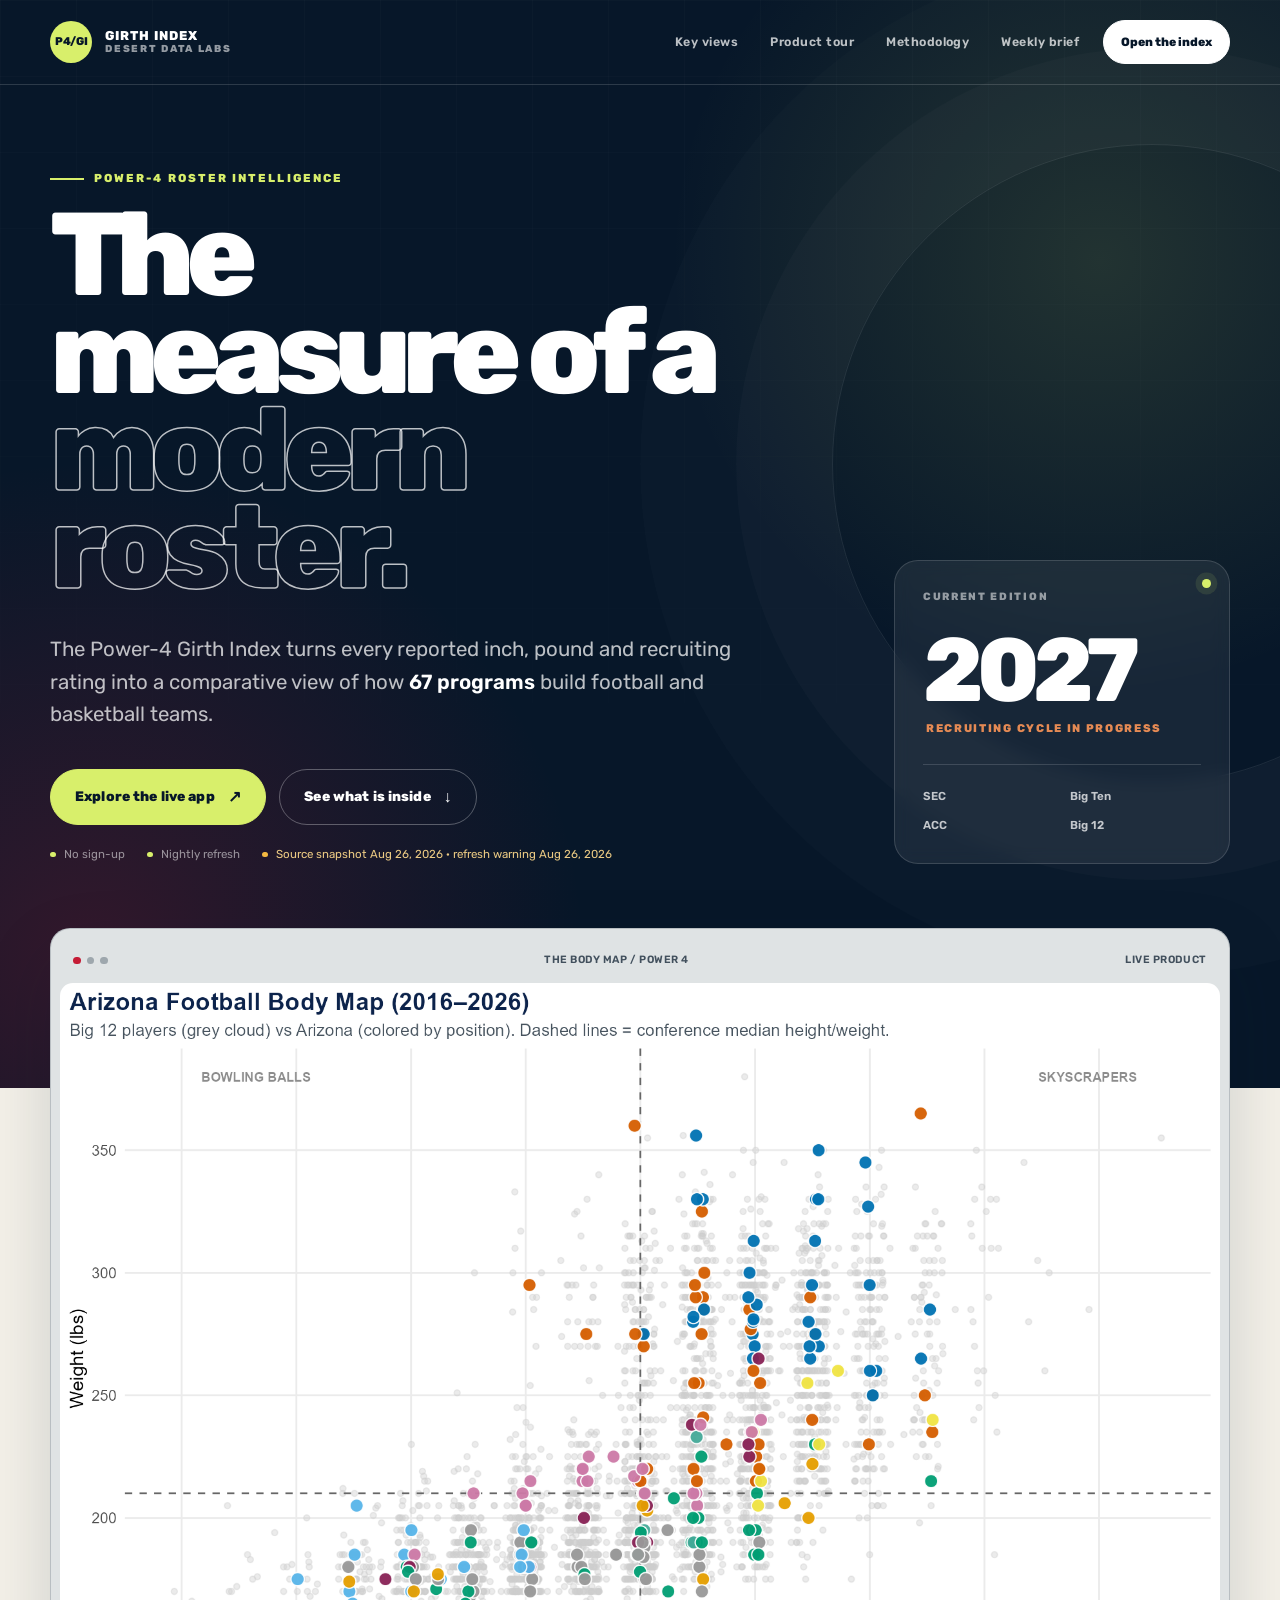
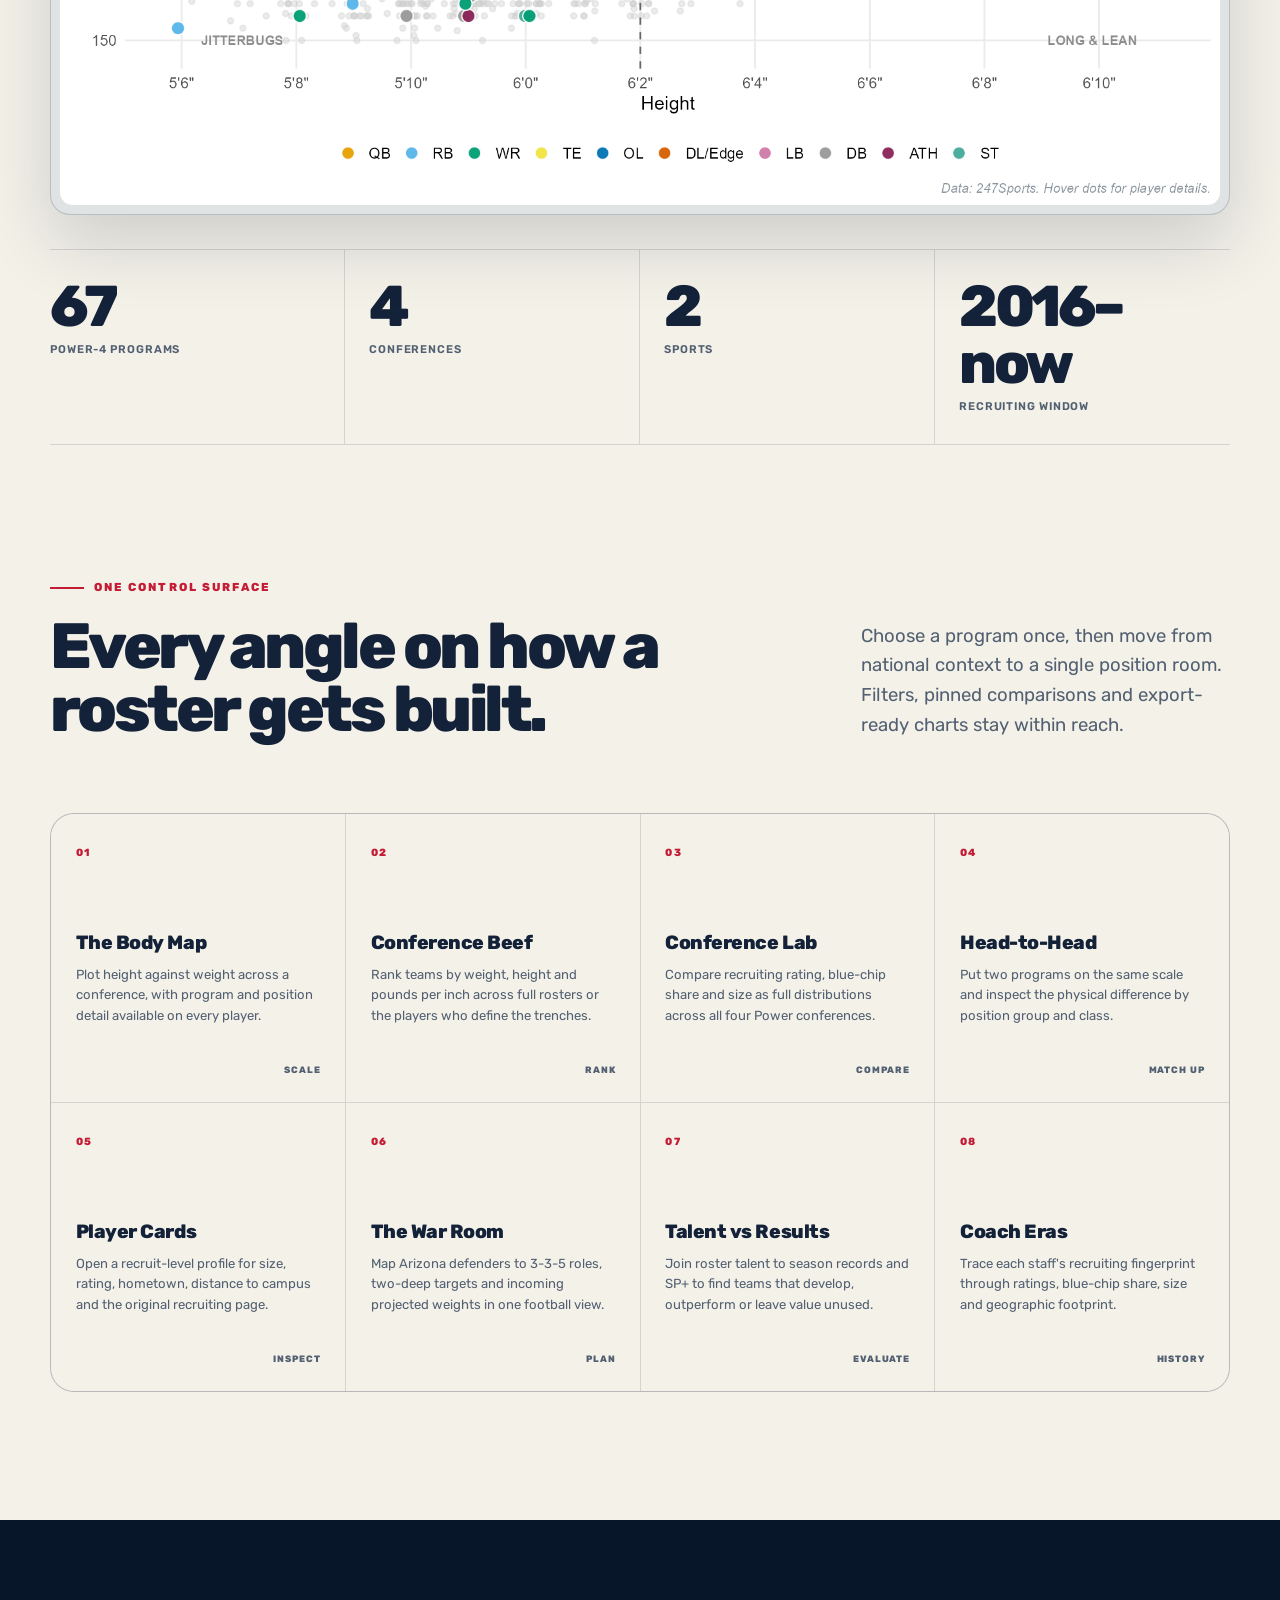
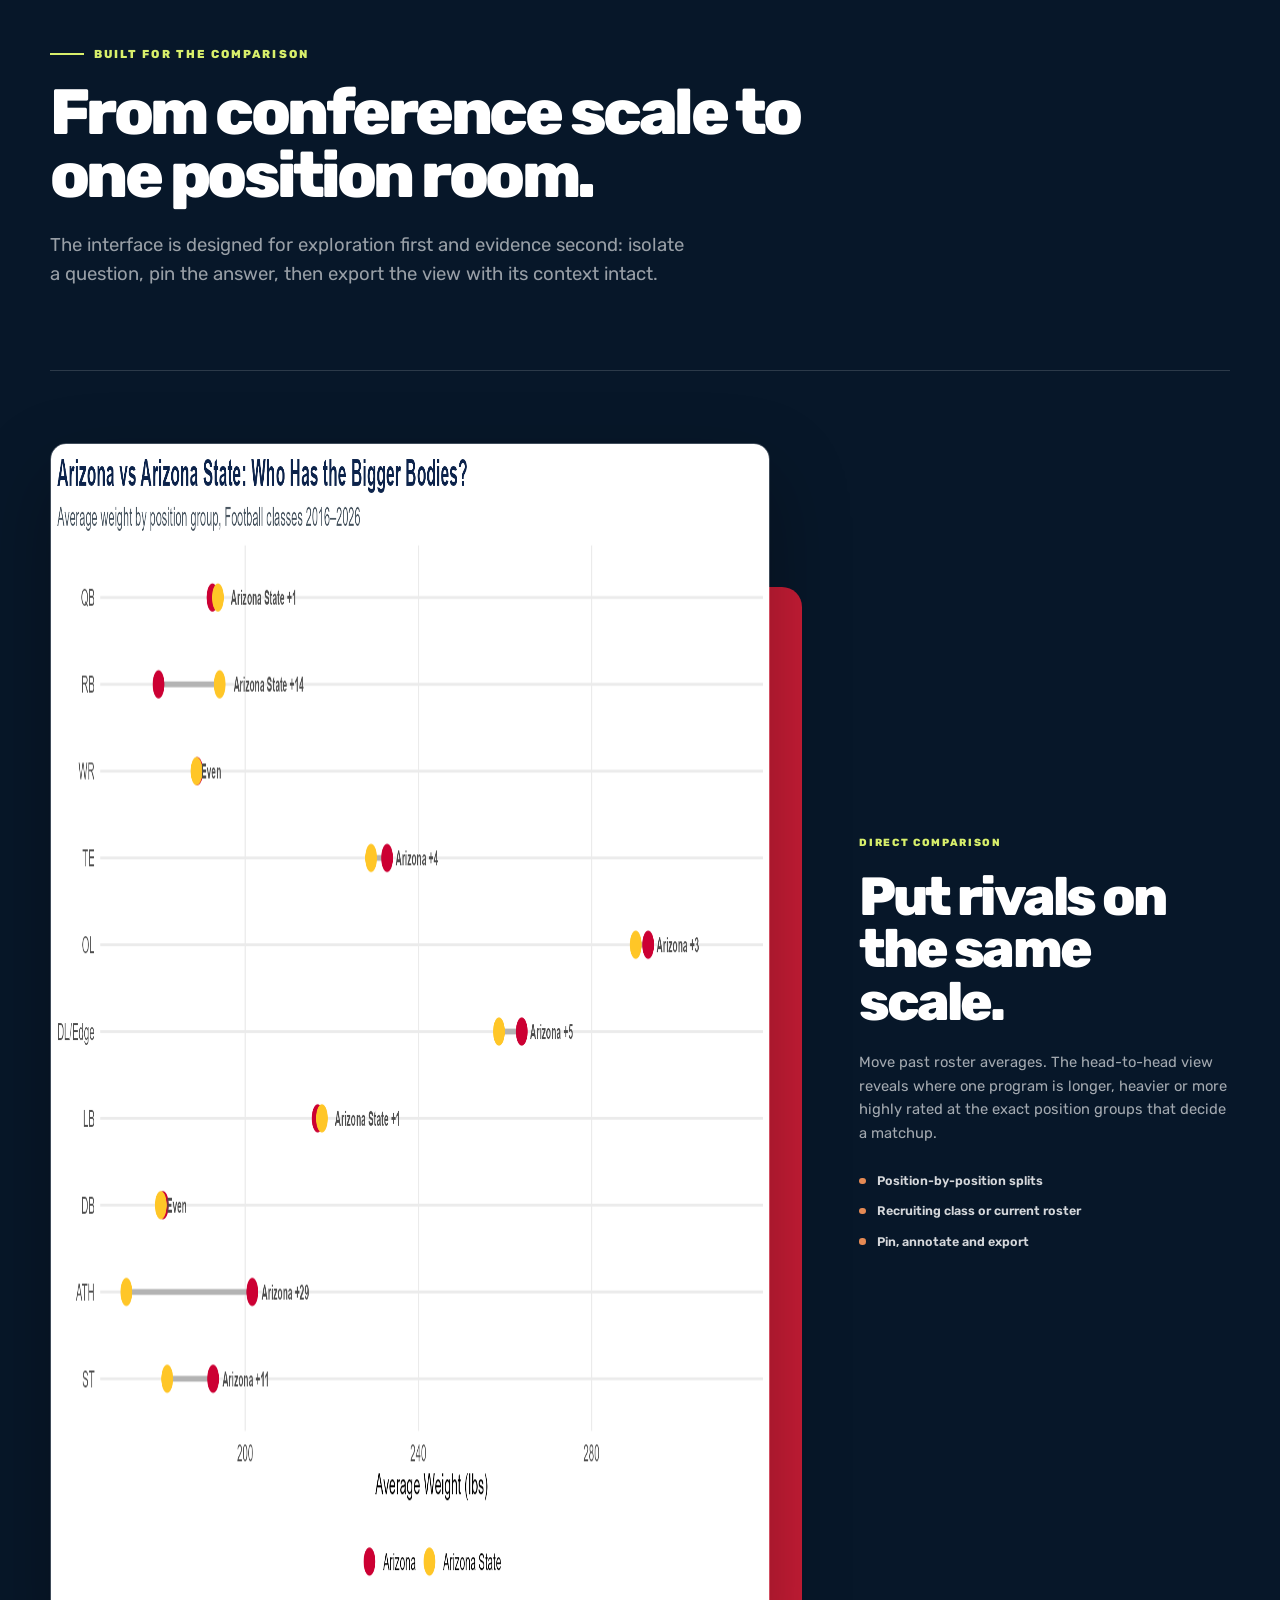
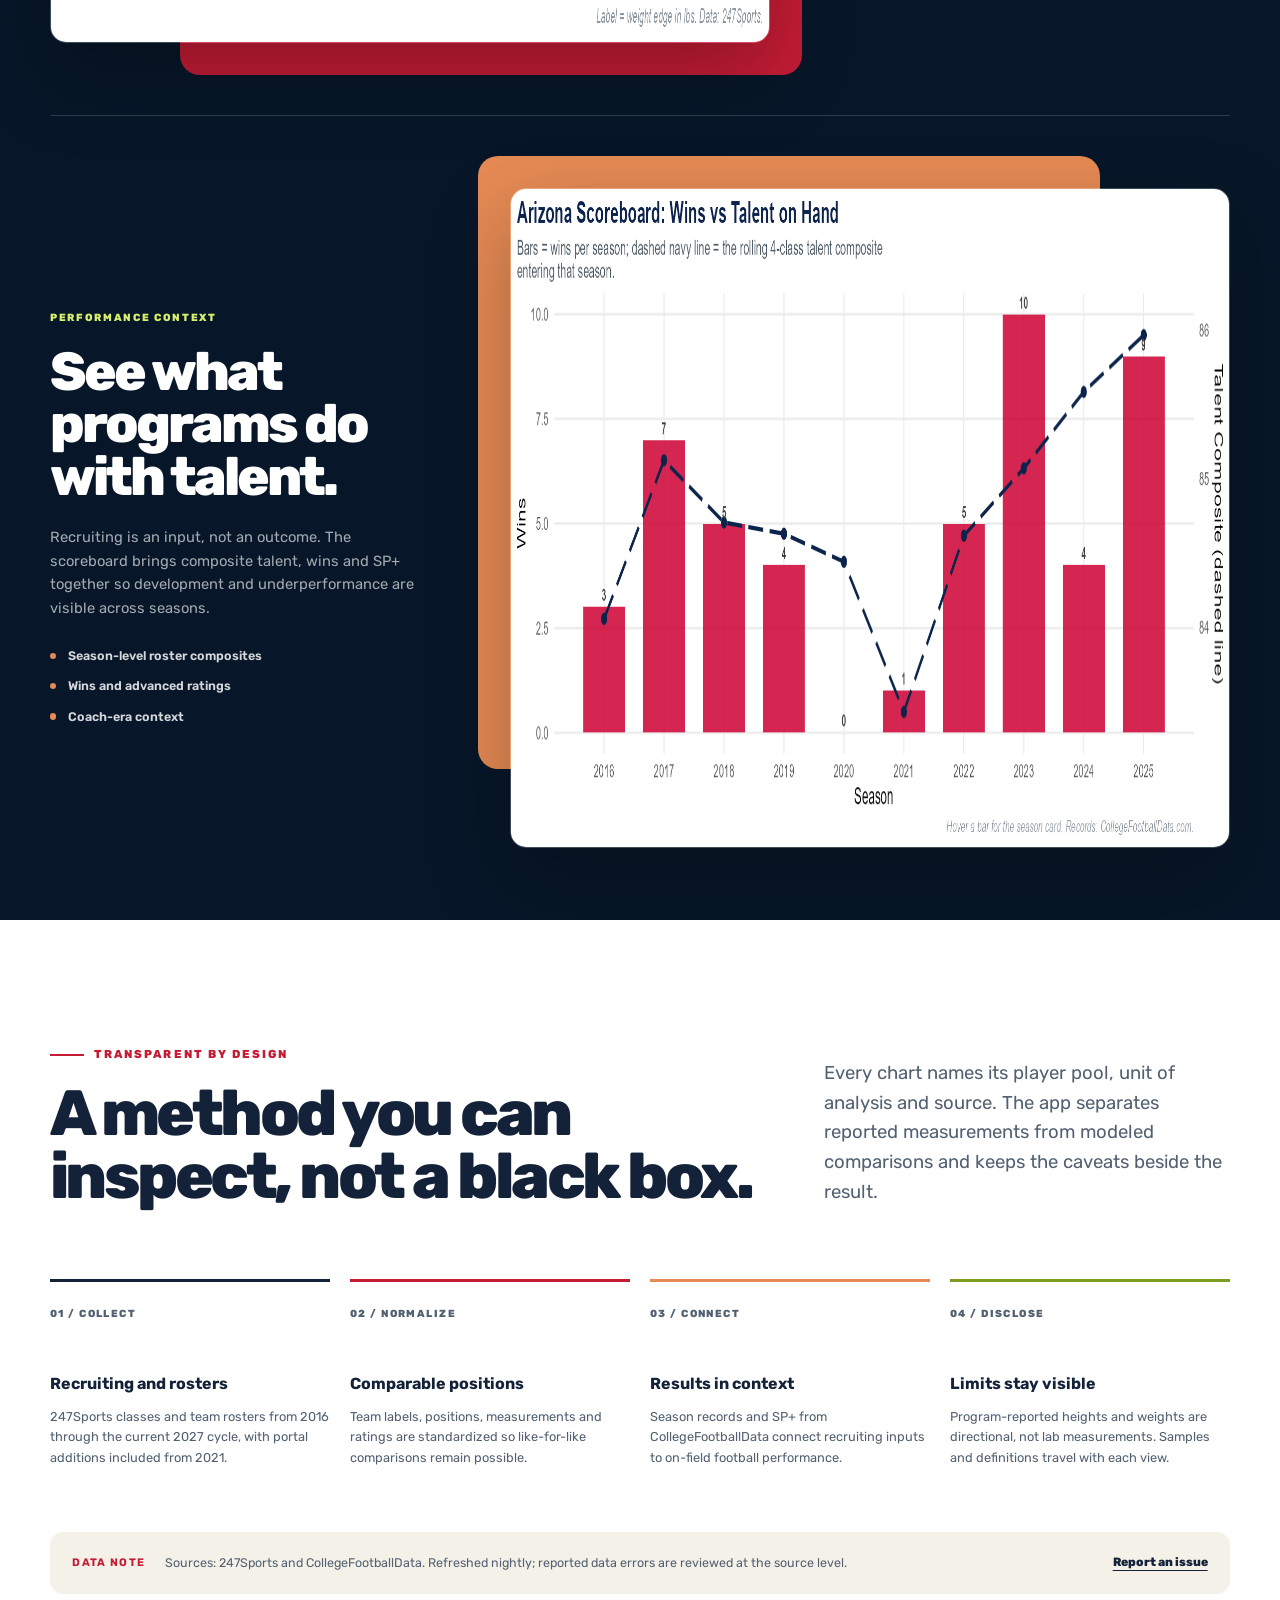
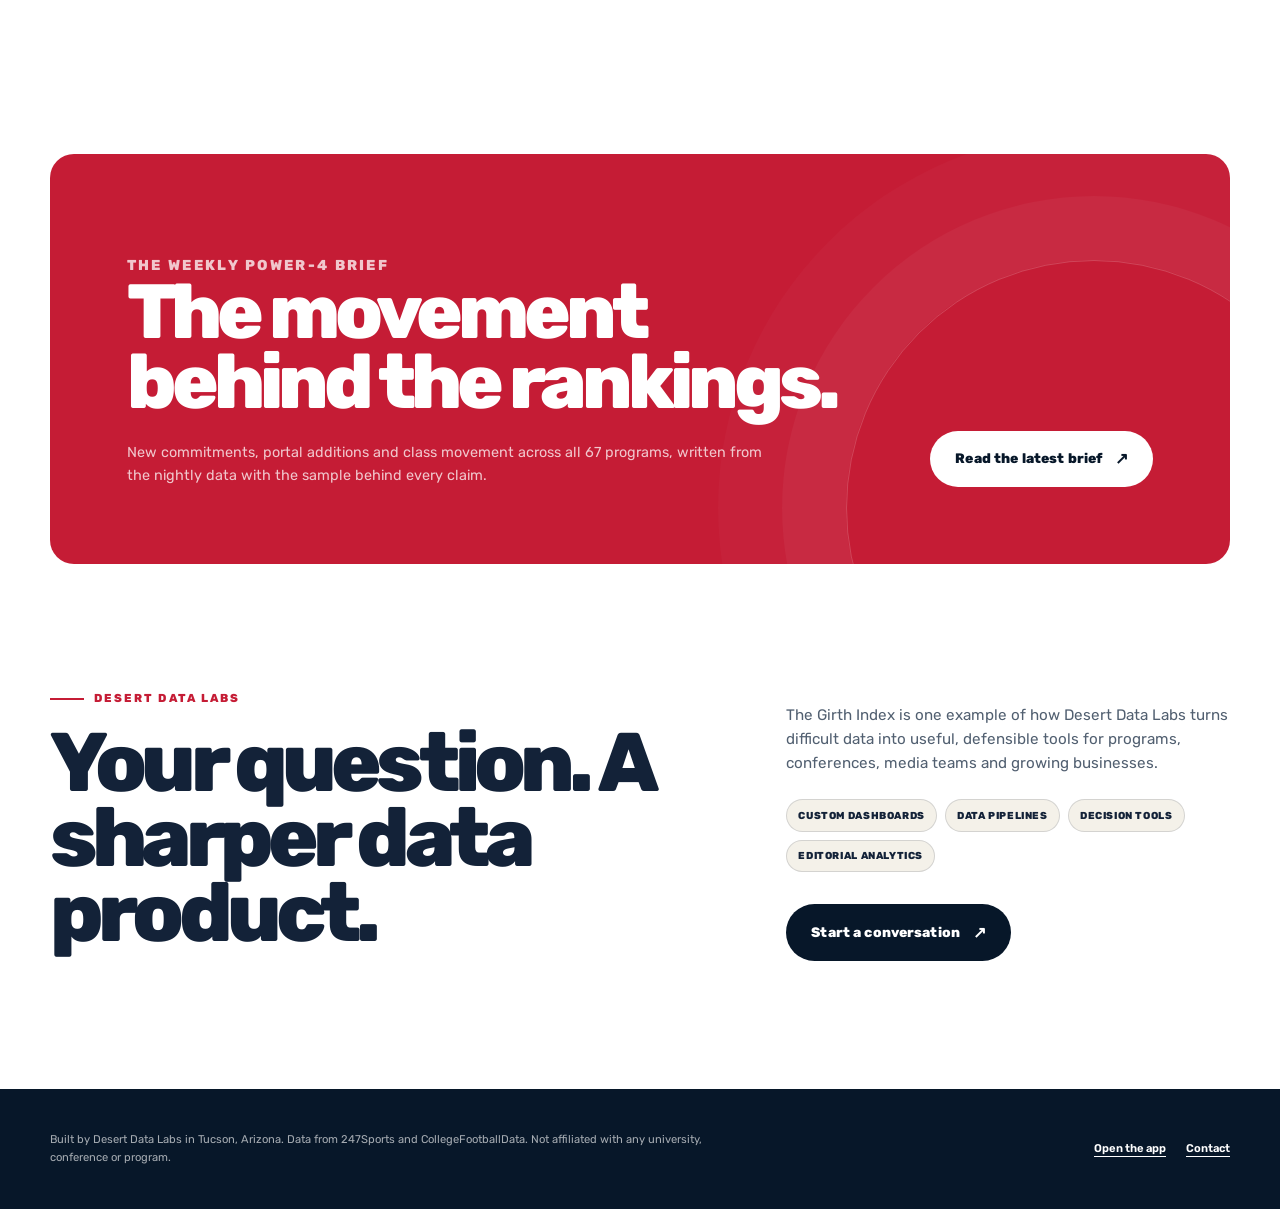
==== commit 5ac0226e: "Recover live app from Connect startup failure" ====
--- a/docs/index.html
+++ b/docs/index.html
@@ -361,6 +361,14 @@
       background: var(--acid);
       border-radius: 50%;
       content: "";
+    }
+
+    .hero-note .freshness--warning { color: rgba(255, 218, 139, .92); }
+    .hero-note .freshness--warning::before { background: #F4B942; }
+    .hero-note .freshness--failed { color: rgba(255, 202, 207, .96); }
+    .hero-note .freshness--failed::before {
+      background: #FF6675;
+      box-shadow: 0 0 0 3px rgba(255, 102, 117, .17);
     }
 
     .edition-card {
@@ -956,7 +964,7 @@
         <a href="brief/">Weekly brief</a>
       </div>
 
-      <a class="nav-launch" href="https://019eb854-79ca-079b-a1d7-f5b7e4f673b0.share.connect.posit.cloud/">Open the index</a>
+      <a class="nav-launch" href="https://t-lama.shinyapps.io/Big-12-Talent-Pathways/">Open the index</a>
     </nav>
   </header>
 
@@ -969,7 +977,7 @@
           <p class="hero-copy">The Power-4 Girth Index turns every reported inch, pound and recruiting rating into a comparative view of how <strong>67 programs</strong> build football and basketball teams.</p>
 
           <div class="hero-actions">
-            <a class="button button--primary" id="launch" href="https://019eb854-79ca-079b-a1d7-f5b7e4f673b0.share.connect.posit.cloud/">Explore the live app</a>
+            <a class="button button--primary" id="launch" href="https://t-lama.shinyapps.io/Big-12-Talent-Pathways/">Explore the live app</a>
             <a class="button button--ghost" href="#views">See what is inside</a>
           </div>
 
@@ -1126,7 +1134,7 @@
     <div class="footer-grid shell">
       <p>Built by Desert Data Labs in Tucson, Arizona. Data from 247Sports and CollegeFootballData. Not affiliated with any university, conference or program.</p>
       <div class="footer-links">
-        <a href="https://019eb854-79ca-079b-a1d7-f5b7e4f673b0.share.connect.posit.cloud/">Open the app</a>
+        <a href="https://t-lama.shinyapps.io/Big-12-Talent-Pathways/">Open the app</a>
         <a href="mailto:desertdatalabs@gmail.com">Contact</a>
       </div>
     </div>
@@ -1137,19 +1145,39 @@
     fetch(document.getElementById('launch').href, { mode: 'no-cors' })
       .catch(function () {});
 
-    /* Fill the freshness line from status.json written by the nightly pipeline.
-       Any miss leaves the line hidden without an error. */
+    /* Show both the published source snapshot and the latest pipeline result.
+       A failed validation must never masquerade as a newly refreshed dataset. */
     fetch('status.json', { cache: 'no-store' })
       .then(function (response) { return response.ok ? response.json() : null; })
       .then(function (status) {
-        if (!status || !status.updated) return;
+        if (!status || !(status.source_capture || status.updated)) return;
         var element = document.getElementById('freshness');
         if (!element) return;
-        var date = new Date(status.updated + 'T00:00:00');
-        var label = isNaN(date.getTime()) ? status.updated
-          : date.toLocaleDateString('en-US',
-              { year: 'numeric', month: 'short', day: 'numeric' });
-        element.textContent = 'Data updated ' + label;
+        var formatDate = function (value) {
+          if (!value) return '';
+          var date = new Date(value + 'T00:00:00');
+          return isNaN(date.getTime()) ? value
+            : date.toLocaleDateString('en-US',
+                { year: 'numeric', month: 'short', day: 'numeric' });
+        };
+        var snapshot = formatDate(status.source_capture || status.updated);
+        var checked = formatDate(status.pipeline_checked);
+        var state = String(status.pipeline_status || '').toLowerCase();
+        element.classList.remove('freshness--warning', 'freshness--failed');
+        element.removeAttribute('title');
+        if (state === 'failed' || state === 'failure' || state === 'error') {
+          element.textContent = 'Source snapshot ' + snapshot +
+            ' · refresh check failed' + (checked ? ' ' + checked : '');
+          element.classList.add('freshness--failed');
+        } else if (state === 'degraded') {
+          element.textContent = 'Source snapshot ' + snapshot +
+            ' · refresh warning' + (checked ? ' ' + checked : '');
+          element.classList.add('freshness--warning');
+        } else {
+          element.textContent = 'Data updated ' + snapshot;
+        }
+        if (status.pipeline_message) element.title = status.pipeline_message;
+        element.setAttribute('aria-label', element.textContent);
         element.hidden = false;
       })
       .catch(function () {});
